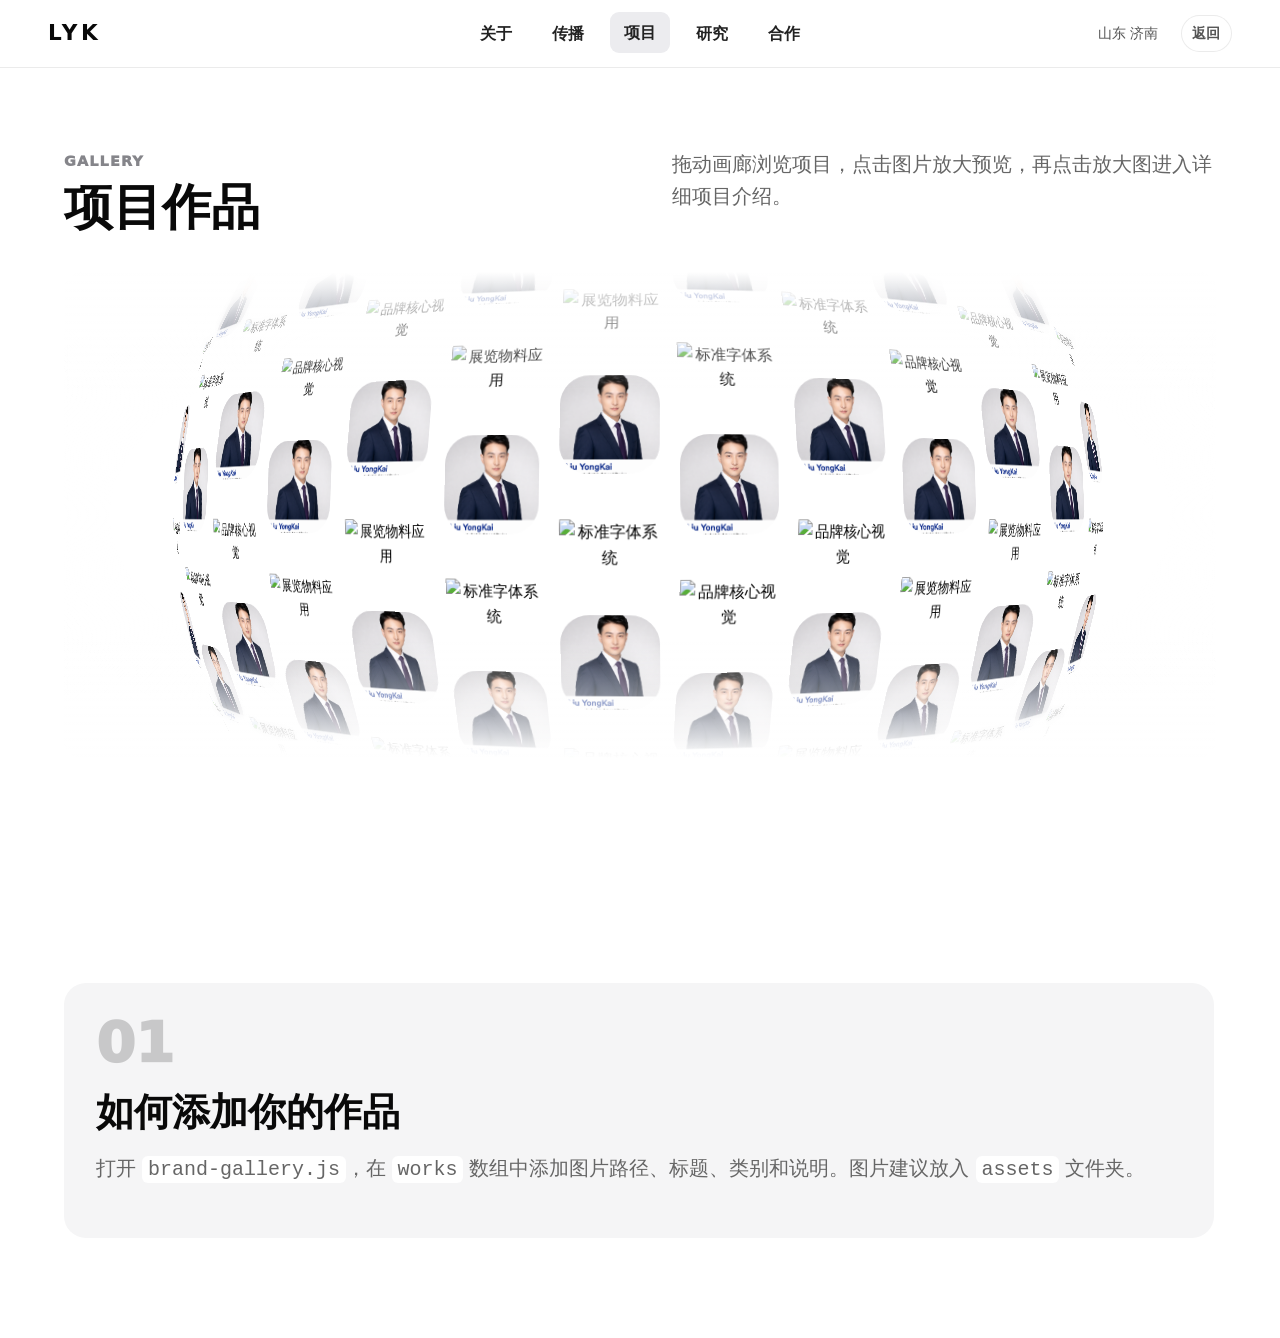
==== brand-identity.html @ c1c1cba3 "Update personal website interactions" ====
<!doctype html>
<html lang="zh-CN">
  <head>
    <meta charset="UTF-8" />
    <meta name="viewport" content="width=device-width, initial-scale=1.0" />
    <title>文化机构视觉识别 | Liu YongKai</title>
    <meta
      name="description"
      content="Liu YongKai 的文化机构视觉识别项目页面，展示品牌识别、字体色彩、视觉系统与项目作品。"
    />
    <link rel="stylesheet" href="styles.css" />
    <link rel="stylesheet" href="brand-identity.css" />
  </head>
  <body class="project-detail-page brand-identity-page">
    <header class="site-header">
      <a class="brand" href="index.html#home" aria-label="回到首页">LYK</a>
      <nav class="nav-links" aria-label="主要导航">
        <a href="index.html#about">关于</a>
        <a href="index.html#culture">传播</a>
        <a class="active" href="index.html#design">项目</a>
        <a href="index.html#research">研究</a>
        <a href="index.html#contact">合作</a>
      </nav>
      <div class="header-meta">
        <span>山东 济南</span>
        <a class="language-button detail-home-link" href="index.html#design">返回</a>
      </div>
    </header>

    <main>
      <section class="dome-section" aria-labelledby="gallery-title">
        <div class="gallery-heading">
          <div>
            <span class="detail-kicker">Gallery</span>
            <h2 id="gallery-title">项目作品</h2>
          </div>
          <p>拖动画廊浏览项目，点击图片放大预览，再点击放大图进入详细项目介绍。</p>
        </div>

        <div class="dome-shell">
          <div class="dome-gallery" id="dome-gallery" aria-label="文化机构视觉识别项目画廊">
            <div class="sphere-root" id="sphere-root">
              <div class="sphere-main" id="sphere-main">
                <div class="stage">
                  <div class="sphere" id="dome-sphere"></div>
                </div>
                <div class="overlay" aria-hidden="true"></div>
                <div class="overlay overlay--blur" aria-hidden="true"></div>
                <div class="edge-fade edge-fade--top" aria-hidden="true"></div>
                <div class="edge-fade edge-fade--bottom" aria-hidden="true"></div>
                <div class="viewer" id="gallery-viewer">
                  <div class="scrim" id="gallery-scrim"></div>
                  <div class="frame" id="gallery-frame"></div>
                </div>
              </div>
            </div>
          </div>
        </div>
      </section>

      <section class="project-notes">
        <article>
          <span>01</span>
          <h2>如何添加你的作品</h2>
          <p>
            打开 <code>brand-gallery.js</code>，在 <code>works</code> 数组中添加图片路径、标题、类别和说明。图片建议放入
            <code>assets</code> 文件夹。
          </p>
        </article>
      </section>
    </main>

    <script src="brand-gallery.js"></script>
  </body>
</html>
---- styles.css ----
:root {
  --bg: #f7f7f8;
  --paper: #ffffff;
  --text: #090909;
  --muted: #77777d;
  --soft: #eeeeef;
  --line: rgba(0, 0, 0, 0.08);
  --hot: #ff2e67;
  --shadow: 0 24px 80px rgba(0, 0, 0, 0.06);
}

* {
  box-sizing: border-box;
}

html {
  scroll-behavior: smooth;
}

body {
  margin: 0;
  background: var(--bg);
  color: var(--text);
  font-family:
    Inter, ui-sans-serif, system-ui, -apple-system, BlinkMacSystemFont, "Segoe UI",
    "PingFang SC", "Microsoft YaHei", sans-serif;
  line-height: 1.6;
  overflow-x: hidden;
}

a {
  color: inherit;
  text-decoration: none;
}

button,
input,
textarea {
  font: inherit;
}

.scroll-progress {
  position: fixed;
  top: 0;
  left: 0;
  z-index: 80;
  width: var(--scroll, 0%);
  height: 2px;
  background: #111;
}

.cursor-ring {
  position: fixed;
  z-index: 90;
  width: 28px;
  height: 28px;
  border: 1px solid rgba(0, 0, 0, 0.18);
  border-radius: 999px;
  pointer-events: none;
  transform: translate(-50%, -50%);
  transition:
    width 0.18s ease,
    height 0.18s ease,
    background 0.18s ease;
}

.cursor-ring.is-active {
  width: 54px;
  height: 54px;
  background: rgba(0, 0, 0, 0.035);
}

.site-header {
  position: fixed;
  top: 0;
  left: 0;
  right: 0;
  z-index: 70;
  display: grid;
  grid-template-columns: 1fr auto 1fr;
  align-items: center;
  height: 68px;
  padding: 0 clamp(1.2rem, 4vw, 3rem);
  border-bottom: 1px solid var(--line);
  background: rgba(255, 255, 255, 0.78);
  backdrop-filter: blur(18px);
}

.brand {
  font-size: 1.35rem;
  font-weight: 900;
  letter-spacing: 0.16em;
}

.nav-links {
  display: flex;
  gap: 0.8rem;
  align-items: center;
  justify-content: center;
}

.nav-links a {
  min-width: 3.2rem;
  padding: 0.5rem 0.85rem;
  border-radius: 9px;
  color: #222;
  font-weight: 800;
  text-align: center;
  transition:
    background 0.2s ease,
    transform 0.2s ease;
}

.nav-links a:hover,
.nav-links a.active {
  background: #ececef;
  transform: translateY(-1px);
}

.header-meta {
  display: flex;
  align-items: center;
  justify-content: flex-end;
  gap: 1.4rem;
  color: #555;
  font-size: 0.9rem;
}

.language-button {
  width: 3.2rem;
  height: 2.35rem;
  border: 1px solid var(--line);
  border-radius: 999px;
  background: #fff;
  font-weight: 800;
  cursor: pointer;
}

.section {
  position: relative;
  padding: clamp(5rem, 9vw, 9rem) clamp(1.25rem, 5vw, 4rem);
}

.dotted-bg {
  background-image: radial-gradient(rgba(0, 0, 0, 0.18) 1.2px, transparent 1.2px);
  background-size: 42px 42px;
}

.stripe-bg {
  background:
    repeating-linear-gradient(45deg, transparent 0 14px, rgba(0, 0, 0, 0.026) 14px 16px),
    #fbfbfc;
}

.hero {
  min-height: 100svh;
  display: grid;
  place-items: center;
  padding-top: 7rem;
  overflow: hidden;
}

.hero::before,
.hero::after,
.contact-section::before,
.contact-section::after {
  position: absolute;
  content: "";
  border: 2px solid rgba(0, 0, 0, 0.045);
  border-radius: 999px;
  pointer-events: none;
}

.hero::before {
  width: 70px;
  height: 70px;
  top: 16%;
  left: 10%;
}

.hero::after {
  width: 28px;
  height: 28px;
  right: 17%;
  bottom: 23%;
}

.hero-content {
  position: relative;
  z-index: 2;
  text-align: center;
}

.hero h1 {
  margin: 0;
  font-size: clamp(4rem, 10vw, 9.4rem);
  line-height: 0.95;
  letter-spacing: 0;
  white-space: nowrap;
}

.hero h1 span {
  display: inline-block;
  font-weight: 1000;
  transform: rotate(-2deg);
}

.hero h1 em {
  display: inline-block;
  margin-left: 0.2em;
  font-family: Georgia, "Times New Roman", serif;
  font-style: italic;
  font-weight: 400;
}

.hero p {
  margin: 1.2rem 0 0;
  color: var(--muted);
  font-size: clamp(1rem, 1.7vw, 1.35rem);
}

.hero-orb {
  position: absolute;
  left: 6vw;
  top: 38%;
  z-index: 3;
  display: grid;
  width: clamp(10rem, 18vw, 18rem);
  aspect-ratio: 1;
  place-items: center;
  border: 0;
  border-radius: 999px;
  background: #000;
  color: #fff;
  cursor: grab;
  font-size: clamp(1rem, 3.3vw, 3.8rem);
  font-weight: 1000;
  transition:
    transform 0.28s ease,
    left 0.28s ease,
    top 0.28s ease;
}

.hero-orb.is-centered {
  left: 50%;
  top: 48%;
  transform: translate(-50%, -50%);
}

.scroll-hint {
  position: absolute;
  left: 50%;
  bottom: 2.4rem;
  transform: translateX(-50%);
  color: #a3a3a8;
  font-size: 0.9rem;
}

.section-title {
  width: min(100%, 1180px);
  margin: 0 auto clamp(2rem, 5vw, 4rem);
}

.section-title h2 {
  margin: 0;
  font-size: clamp(2.4rem, 5vw, 4.4rem);
  line-height: 1;
  font-weight: 1000;
}

.section-title i {
  display: block;
  width: 4.1rem;
  height: 3px;
  margin-top: 1rem;
  background: #111;
}

.about-section {
  background: #fff;
}

.about-layout,
.skill-stack,
.project-list,
.research-shell,
.contact-lead,
.cooperation-grid,
.contact-form {
  width: min(100%, 1180px);
  margin-inline: auto;
}

.about-layout {
  display: grid;
  grid-template-columns: minmax(0, 1fr) 18rem;
  gap: clamp(1.5rem, 5vw, 4rem);
  align-items: end;
}

.about-copy p {
  max-width: 760px;
  margin: 0 0 2rem;
  color: #555;
  font-size: clamp(1.2rem, 2.4vw, 2rem);
}

.profile-list {
  display: grid;
  gap: 1rem;
  margin: 0;
  padding: 0;
  list-style: none;
}

.profile-list li {
  color: #222;
}

.identity-card {
  overflow: hidden;
  border-radius: 24px;
  background: #f1f1f3;
  box-shadow: var(--shadow);
}

.identity-card img {
  display: block;
  width: 100%;
  height: 17.2rem;
  object-fit: cover;
  object-position: center 4%;
}

.identity-card div {
  padding: 1rem;
}

.identity-card span {
  font-weight: 900;
}

.identity-card p {
  margin: 0.2rem 0 0;
  color: var(--muted);
}

.skill-stack {
  display: grid;
  gap: 2.1rem;
}

.skill-card {
  position: sticky;
  top: 92px;
  padding: clamp(1.4rem, 4vw, 2.2rem);
  border: 1px solid rgba(0, 0, 0, 0.04);
  border-radius: 22px;
  background: rgba(255, 255, 255, 0.92);
  box-shadow: var(--shadow);
}

.skill-card[data-url] {
  cursor: pointer;
  outline: none;
}

.skill-card[data-url]:hover,
.skill-card[data-url]:focus-visible {
  box-shadow: 0 24px 70px rgba(0, 0, 0, 0.1);
}

.skill-card header {
  display: flex;
  gap: 1rem;
  align-items: center;
  padding-bottom: 1.3rem;
  border-bottom: 1px solid var(--line);
}

.skill-card header span,
.coop-card span {
  display: grid;
  width: 3rem;
  aspect-ratio: 1;
  place-items: center;
  border-radius: 10px;
  background: #141414;
  color: #fff;
  font-weight: 900;
}

.skill-card h3,
.project-row h3,
.coop-card h3,
.contact-form h3,
.research-shell h3 {
  margin: 0;
  font-size: clamp(1.35rem, 2.6vw, 2.2rem);
  line-height: 1.1;
}

.skill-card p,
.project-row p,
.coop-card p,
.research-shell p {
  color: var(--muted);
}

.skill-stats {
  display: grid;
  grid-template-columns: repeat(3, 1fr);
  gap: 0.5rem;
  padding: 2.2rem 0 1.4rem;
  text-align: center;
}

.skill-stats strong {
  font-size: clamp(2rem, 5vw, 3.5rem);
  line-height: 1;
}

.skill-stats span {
  color: #666;
  font-size: 0.86rem;
}

.skill-more {
  border: 0;
  border-radius: 999px;
  background: #111;
  color: #fff;
  padding: 0.65rem 1rem;
  cursor: pointer;
}

.skill-detail {
  max-height: 0;
  overflow: hidden;
  margin: 0;
  opacity: 0;
  transition:
    max-height 0.28s ease,
    margin 0.28s ease,
    opacity 0.2s ease;
}

.skill-card.is-open .skill-detail {
  max-height: 6rem;
  margin-top: 1rem;
  opacity: 1;
}

.projects-section {
  background: #f3f3f5;
}

.project-list {
  display: grid;
  gap: 2rem;
}

.project-row {
  display: grid;
  grid-template-columns: minmax(0, 1fr) auto;
  gap: 2rem;
  min-height: 15rem;
  padding: clamp(1.4rem, 4vw, 2.3rem);
  border-radius: 24px;
  background: rgba(255, 255, 255, 0.82);
  cursor: pointer;
  outline: none;
  transition:
    transform 0.22s ease,
    box-shadow 0.22s ease,
    background 0.22s ease;
}

.project-row:hover,
.project-row:focus-visible {
  background: #fff;
  box-shadow: var(--shadow);
  transform: translateY(-6px);
}

.project-row strong {
  color: rgba(0, 0, 0, 0.06);
  font-size: clamp(3rem, 7vw, 5rem);
  line-height: 1;
}

.tags {
  display: flex;
  flex-wrap: wrap;
  gap: 0.5rem;
  margin: 0.8rem 0 1.5rem;
}

.tags span {
  padding: 0.35rem 0.7rem;
  border-radius: 999px;
  background: #eeeeef;
  color: #555;
  font-size: 0.85rem;
}

.project-row small {
  color: #999;
}

.research-section {
  background: #fff;
}

.research-shell {
  border-radius: 24px;
  background:
    linear-gradient(135deg, rgba(0, 0, 0, 0.035), transparent 42%),
    #f8f8f9;
  padding: clamp(1.2rem, 4vw, 2rem);
}

.research-tabs {
  display: flex;
  flex-wrap: wrap;
  gap: 0.7rem;
  margin-bottom: 2rem;
}

.research-tabs button {
  border: 0;
  border-radius: 999px;
  background: #e9e9ec;
  padding: 0.65rem 1rem;
  cursor: pointer;
}

.research-tabs button.active {
  background: #111;
  color: #fff;
}

.research-shell article span {
  color: #999;
  font-size: 0.9rem;
  font-weight: 900;
  text-transform: uppercase;
}

.contact-section {
  min-height: 100svh;
  background: #fafafa;
  overflow: hidden;
}

.contact-section::before {
  width: 15rem;
  height: 15rem;
  top: 4rem;
  right: 24%;
}

.contact-section::after {
  width: 8rem;
  height: 8rem;
  left: 7%;
  bottom: 12%;
  border-radius: 0;
  transform: rotate(58deg);
}

.contact-lead {
  max-width: 620px;
  color: #666;
  font-size: 1.2rem;
}

.cooperation-grid {
  display: grid;
  grid-template-columns: repeat(3, minmax(0, 1fr));
  gap: 1.4rem;
  margin-top: 3rem;
}

.coop-card {
  padding: 1.8rem;
  border-radius: 18px;
  background: #fff;
  box-shadow: var(--shadow);
}

.coop-card h3 {
  margin-top: 1.5rem;
}

.coop-card a {
  display: inline-block;
  margin-top: 1rem;
  font-weight: 900;
}

.contact-form {
  margin-top: 3rem;
  padding: clamp(1.4rem, 4vw, 2.2rem);
  border-radius: 22px;
  background: rgba(255, 255, 255, 0.72);
  box-shadow: var(--shadow);
  backdrop-filter: blur(14px);
}

.contact-form input,
.contact-form textarea {
  display: block;
  width: 100%;
  border: 0;
  border-bottom: 2px solid #1f1f1f;
  background: transparent;
  padding: 1.1rem 0;
  outline: none;
}

.contact-form textarea {
  min-height: 7rem;
  resize: vertical;
}

.contact-form button {
  width: 100%;
  margin-top: 1.6rem;
  border: 0;
  border-radius: 999px;
  background: #242224;
  color: #fff;
  padding: 1rem;
  cursor: pointer;
  font-weight: 900;
}

#toast {
  min-height: 1.5rem;
  color: var(--hot);
  text-align: center;
}

.project-dialog {
  width: min(92vw, 720px);
  border: 0;
  border-radius: 24px;
  padding: clamp(1.5rem, 4vw, 2.4rem);
  box-shadow: 0 30px 90px rgba(0, 0, 0, 0.18);
}

.project-dialog::backdrop {
  background: rgba(255, 255, 255, 0.62);
  backdrop-filter: blur(10px);
}

.dialog-close {
  position: absolute;
  top: 1rem;
  right: 1rem;
  display: grid;
  width: 2.4rem;
  aspect-ratio: 1;
  place-items: center;
  border: 0;
  border-radius: 999px;
  background: #111;
  color: #fff;
  cursor: pointer;
}

#dialog-kicker {
  color: #999;
  font-weight: 900;
  text-transform: uppercase;
}

.project-submenu {
  display: none;
  flex-wrap: wrap;
  gap: 0.65rem;
  margin: 1.5rem 0 1rem;
}

.project-dialog.has-submenu .project-submenu {
  display: flex;
}

.project-submenu button {
  border: 0;
  border-radius: 999px;
  background: #eeeeef;
  color: #444;
  padding: 0.55rem 0.85rem;
  cursor: pointer;
  font-weight: 800;
}

.project-submenu button.active {
  background: #111;
  color: #fff;
}

.project-subpanel {
  display: none;
  border-top: 1px solid var(--line);
  padding-top: 1rem;
}

.project-dialog.has-submenu .project-subpanel {
  display: block;
}

.project-subpanel h3 {
  margin: 0 0 0.55rem;
  font-size: clamp(1.15rem, 2vw, 1.55rem);
}

.project-subpanel p {
  margin: 0;
  color: var(--muted);
}

.reveal {
  opacity: 0;
  transform: translateY(34px);
  transition:
    opacity 0.7s ease,
    transform 0.7s ease;
}

.reveal.visible {
  opacity: 1;
  transform: translateY(0);
}

@media (max-width: 900px) {
  .site-header {
    grid-template-columns: auto 1fr;
    height: auto;
    gap: 0.8rem;
    padding-block: 0.8rem;
  }

  .nav-links {
    order: 3;
    grid-column: 1 / -1;
    justify-content: flex-start;
    overflow-x: auto;
  }

  .header-meta {
    justify-content: flex-end;
  }

  .hero h1 {
    white-space: normal;
  }

  .hero-orb {
    left: 50%;
    top: 31%;
    width: 9rem;
  }

  .about-layout,
  .cooperation-grid {
    grid-template-columns: 1fr;
  }

  .identity-card {
    max-width: 16rem;
  }

}

@media (max-width: 620px) {
  .section {
    padding-inline: 1rem;
  }

  .header-meta span {
    display: none;
  }

  .skill-stats {
    grid-template-columns: repeat(3, minmax(0, 1fr));
  }

  .project-row {
    grid-template-columns: 1fr;
  }

  .project-row strong {
    order: -1;
  }

}
---- brand-identity.css ----
.project-detail-page {
  background: #fff;
}

.project-detail-page .site-header {
  background: rgba(255, 255, 255, 0.86);
}

.detail-home-link {
  display: grid;
  place-items: center;
  text-align: center;
}

.gallery-heading,
.dome-shell,
.project-notes {
  width: min(100%, 1280px);
  margin-inline: auto;
}

.detail-kicker {
  color: #85858a;
  font-size: 0.9rem;
  font-weight: 1000;
  letter-spacing: 0.08em;
  text-transform: uppercase;
}

.gallery-heading p,
.project-notes p {
  color: #666;
  font-size: clamp(1rem, 1.8vw, 1.25rem);
}

.dome-section {
  min-height: 100svh;
  padding: clamp(6.5rem, 10vw, 8.5rem) clamp(1.25rem, 5vw, 4rem) clamp(3rem, 6vw, 5rem);
  background: #fff;
}

.brand-identity-page .dome-section {
  min-height: 105svh;
}

.gallery-heading {
  display: grid;
  grid-template-columns: minmax(0, 1fr) minmax(18rem, 34rem);
  gap: 2rem;
  align-items: end;
  margin-bottom: 2.5rem;
}

.gallery-heading h2 {
  margin: 0.6rem 0 0;
  font-size: clamp(2rem, 3.8vw, 4rem);
  line-height: 1;
}

.dome-shell {
  display: block;
  width: min(100%, 1420px);
}

.dome-gallery {
  position: relative;
  height: clamp(23rem, 38vw, 32rem);
  min-height: 0;
  overflow: hidden;
  border: 0;
  border-radius: 18px;
  background: #fff;
}

.dome-gallery.is-dragging {
  cursor: grabbing;
}

.dome-gallery.is-dragging .sphere-main {
  cursor: grabbing;
}

.sphere-root {
  position: relative;
  width: 100%;
  height: 100%;
  --radius: 520px;
  --viewer-pad: 72px;
  --circ: calc(var(--radius) * 3.14);
  --rot-y: calc((360deg / var(--segments-x)) / 2);
  --rot-x: calc((360deg / var(--segments-y)) / 2);
  --item-width: calc(var(--circ) / var(--segments-x));
  --item-height: calc(var(--circ) / var(--segments-y));
}

.sphere-root * {
  box-sizing: border-box;
}

.sphere,
.item,
.item__image {
  transform-style: preserve-3d;
}

.sphere-main {
  position: absolute;
  inset: 0;
  display: grid;
  place-items: center;
  overflow: hidden;
  touch-action: none;
  user-select: none;
  -webkit-user-select: none;
  background: transparent;
  cursor: grab;
}

.stage {
  width: 100%;
  height: 100%;
  display: grid;
  place-items: center;
  perspective: calc(var(--radius) * 2);
  perspective-origin: 50% 50%;
  contain: layout paint size;
}

.sphere {
  transform: translateZ(calc(var(--radius) * -1));
  will-change: transform;
}

.overlay,
.overlay--blur {
  position: absolute;
  inset: 0;
  margin: auto;
  z-index: 3;
  pointer-events: none;
}

.overlay {
  background-image: radial-gradient(rgba(235, 235, 235, 0) 65%, var(--overlay-blur-color, #fff) 100%);
}

.overlay--blur {
  -webkit-mask-image: radial-gradient(rgba(235, 235, 235, 0) 70%, var(--overlay-blur-color, #fff) 90%);
  mask-image: radial-gradient(rgba(235, 235, 235, 0) 70%, var(--overlay-blur-color, #fff) 90%);
  backdrop-filter: blur(3px);
}

.item {
  width: calc(var(--item-width) * var(--item-size-x));
  height: calc(var(--item-height) * var(--item-size-y));
  position: absolute;
  top: -999px;
  bottom: -999px;
  left: -999px;
  right: -999px;
  margin: auto;
  transform-origin: 50% 50%;
  backface-visibility: hidden;
  transition: transform 300ms;
  transform: rotateY(calc(var(--rot-y) * (var(--offset-x) + ((var(--item-size-x) - 1) / 2)) + var(--rot-y-delta, 0deg)))
    rotateX(calc(var(--rot-x) * (var(--offset-y) - ((var(--item-size-y) - 1) / 2)) + var(--rot-x-delta, 0deg)))
    translateZ(var(--radius));
}

.item__image {
  position: absolute;
  display: block;
  inset: 10px;
  border: 0;
  border-radius: var(--tile-radius, 12px);
  background: transparent;
  overflow: hidden;
  backface-visibility: hidden;
  transition: transform 300ms;
  cursor: pointer;
  padding: 0;
  -webkit-tap-highlight-color: transparent;
  touch-action: manipulation;
  pointer-events: auto;
  -webkit-transform: translateZ(0);
  transform: translateZ(0);
}

.item__image:focus {
  outline: none;
}

.item__image img {
  width: 100%;
  height: 100%;
  object-fit: cover;
  pointer-events: none;
  backface-visibility: hidden;
  filter: var(--image-filter, none);
}

.viewer {
  position: absolute;
  inset: 0;
  z-index: 20;
  pointer-events: none;
  display: flex;
  align-items: center;
  justify-content: center;
  padding: var(--viewer-pad);
}

.viewer .frame {
  height: 100%;
  aspect-ratio: 1;
  border-radius: var(--enlarge-radius, 32px);
  display: flex;
}

@media (max-aspect-ratio: 1/1) {
  .viewer .frame {
    height: auto;
    width: 100%;
  }
}

.viewer .scrim {
  position: absolute;
  inset: 0;
  z-index: 10;
  background: rgba(255, 255, 255, 0.42);
  pointer-events: none;
  opacity: 0;
  transition: opacity 500ms ease;
  backdrop-filter: blur(3px);
}

.sphere-root[data-enlarging="true"] .viewer .scrim {
  opacity: 1;
  pointer-events: all;
}

.viewer .enlarge {
  position: absolute;
  z-index: 30;
  border-radius: var(--enlarge-radius, 32px);
  overflow: hidden;
  transition:
    transform 500ms ease,
    opacity 500ms ease;
  transform-origin: top left;
  box-shadow: 0 10px 30px rgba(0, 0, 0, 0.18);
  pointer-events: auto;
  cursor: zoom-in;
}

.viewer .enlarge img {
  width: 100%;
  height: 100%;
  object-fit: cover;
  filter: var(--image-filter, none);
}

.sphere-root .enlarge-closing img {
  width: 100%;
  height: 100%;
  object-fit: cover;
  filter: var(--image-filter, none);
}

.edge-fade {
  position: absolute;
  left: 0;
  right: 0;
  height: 120px;
  z-index: 5;
  pointer-events: none;
  background: linear-gradient(to bottom, transparent, var(--overlay-blur-color, #fff));
}

.edge-fade--top {
  top: 0;
  transform: rotate(180deg);
}

.edge-fade--bottom {
  bottom: 0;
}

.detail-toast {
  position: absolute;
  left: 50%;
  bottom: 1.2rem;
  z-index: 25;
  transform: translateX(-50%);
  border-radius: 999px;
  background: rgba(255, 255, 255, 0.86);
  color: #555;
  padding: 0.55rem 0.9rem;
  font-size: 0.85rem;
  font-weight: 900;
  pointer-events: none;
  box-shadow: var(--shadow);
}

.project-notes {
  display: grid;
  grid-template-columns: 1fr;
  gap: 1.4rem;
  padding: clamp(1.5rem, 3vw, 2.5rem) clamp(1.25rem, 5vw, 4rem) clamp(4rem, 8vw, 7rem);
}

.project-notes article {
  width: min(100%, 1150px);
  padding: clamp(1.4rem, 3vw, 2rem);
  border-radius: 22px;
  background: #f5f5f6;
}

.project-notes span {
  color: rgba(0, 0, 0, 0.18);
  font-size: 3.5rem;
  font-weight: 1000;
  line-height: 1;
}

.project-notes h2 {
  margin: 1.2rem 0 0.8rem;
  font-size: clamp(1.6rem, 3vw, 2.4rem);
  line-height: 1.08;
}

.project-notes code {
  border-radius: 6px;
  background: #fff;
  padding: 0.15rem 0.35rem;
}

.work-detail-shell {
  padding: clamp(7rem, 10vw, 9rem) clamp(1.25rem, 5vw, 4rem) clamp(4rem, 8vw, 7rem);
}

.work-detail-hero,
.work-detail-body {
  width: min(100%, 1180px);
  margin-inline: auto;
}

.work-detail-hero {
  display: grid;
  grid-template-columns: minmax(0, 0.9fr) minmax(20rem, 0.75fr);
  gap: clamp(2rem, 6vw, 5rem);
  align-items: center;
  min-height: 72svh;
}

.work-detail-hero h1 {
  margin: 0.9rem 0 1rem;
  font-size: clamp(3rem, 7vw, 7.2rem);
  line-height: 0.94;
}

.work-detail-hero p,
.work-detail-body p {
  color: #666;
  font-size: clamp(1rem, 1.8vw, 1.2rem);
}

.work-detail-hero img {
  display: block;
  width: 100%;
  max-height: 72svh;
  object-fit: cover;
  border-radius: 28px;
  box-shadow: var(--shadow);
}

.work-detail-body {
  display: grid;
  grid-template-columns: repeat(2, minmax(0, 1fr));
  gap: 1.4rem;
}

.work-detail-body article {
  padding: clamp(1.4rem, 3vw, 2rem);
  border-radius: 22px;
  background: #f6f6f7;
}

.work-detail-body span {
  color: rgba(0, 0, 0, 0.18);
  font-size: 3rem;
  font-weight: 1000;
  line-height: 1;
}

.work-detail-body h2 {
  margin: 1rem 0 0.75rem;
  font-size: clamp(1.5rem, 3vw, 2.2rem);
}

.project-viewer-page {
  background: #fff;
  color: #393939;
}

.project-viewer-page .site-header {
  background: rgba(255, 255, 255, 0.9);
}

.project-viewer-shell {
  display: grid;
  grid-template-columns: minmax(18rem, 27vw) minmax(0, 1fr);
  gap: clamp(2rem, 4vw, 4rem);
  min-height: calc(100svh - 72px);
  padding: clamp(5.5rem, 8vw, 6.2rem) clamp(1.4rem, 2vw, 2rem) clamp(1.4rem, 2vw, 2rem);
}

.project-viewer-copy {
  display: flex;
  flex-direction: column;
  min-height: calc(100svh - clamp(7rem, 10vw, 8.2rem));
  padding: 0.1rem 0.2rem;
}

.project-viewer-copy h1,
.project-viewer-copy h2,
.project-viewer-copy p,
.project-meta {
  font-family:
    "Arial",
    "Helvetica Neue",
    "PingFang SC",
    "Microsoft YaHei",
    sans-serif;
}

.project-viewer-copy h1 {
  margin: 0 0 0.65rem;
  color: #111;
  font-size: clamp(1.65rem, 2.4vw, 2.5rem);
  font-weight: 1000;
  line-height: 1.05;
}

.project-viewer-copy h2 {
  margin: 0 0 1.4rem;
  color: #111;
  font-size: clamp(1.05rem, 1.45vw, 1.35rem);
  font-weight: 900;
  line-height: 1.24;
}

.project-viewer-copy p {
  margin: 0;
  max-width: 26rem;
  color: #222;
  font-size: clamp(0.98rem, 1.22vw, 1.18rem);
  font-weight: 800;
  line-height: 1.42;
  letter-spacing: 0.02em;
}

.project-meta {
  display: grid;
  gap: 0.8rem;
  margin-top: 1.6rem;
  color: #111;
  font-size: clamp(0.98rem, 1.18vw, 1.12rem);
  font-weight: 900;
  letter-spacing: 0.04em;
}

.project-viewer-gallery {
  position: relative;
  min-height: calc(100svh - clamp(7rem, 10vw, 8.2rem));
  overflow: hidden;
  background: #eee;
}

.project-viewer-gallery img {
  display: block;
  width: 100%;
  height: 100%;
  min-height: calc(100svh - clamp(7rem, 10vw, 8.2rem));
  object-fit: cover;
}

.viewer-arrow {
  position: absolute;
  top: 50%;
  z-index: 2;
  width: 3rem;
  height: 4rem;
  border: 0;
  background: transparent;
  color: rgba(255, 255, 255, 0.82);
  cursor: pointer;
  font-size: 4rem;
  font-weight: 200;
  line-height: 1;
  transform: translateY(-50%);
}

.viewer-arrow-prev {
  left: 1.6rem;
}

.viewer-arrow-next {
  right: 1.6rem;
}

.viewer-dots {
  position: absolute;
  left: 50%;
  bottom: 1rem;
  z-index: 3;
  display: flex;
  gap: 0.55rem;
  transform: translateX(-50%);
}

.viewer-dot {
  width: 0.75rem;
  height: 0.75rem;
  border: 0;
  border-radius: 999px;
  background: rgba(255, 255, 255, 0.72);
  cursor: pointer;
  padding: 0;
}

.viewer-dot.active {
  background: #fff;
  transform: scale(1.18);
}

@media (max-width: 900px) {
  .gallery-heading,
  .project-notes,
  .work-detail-hero,
  .work-detail-body {
    grid-template-columns: 1fr;
  }

  .dome-gallery {
    height: clamp(22rem, 68vw, 31rem);
  }
}
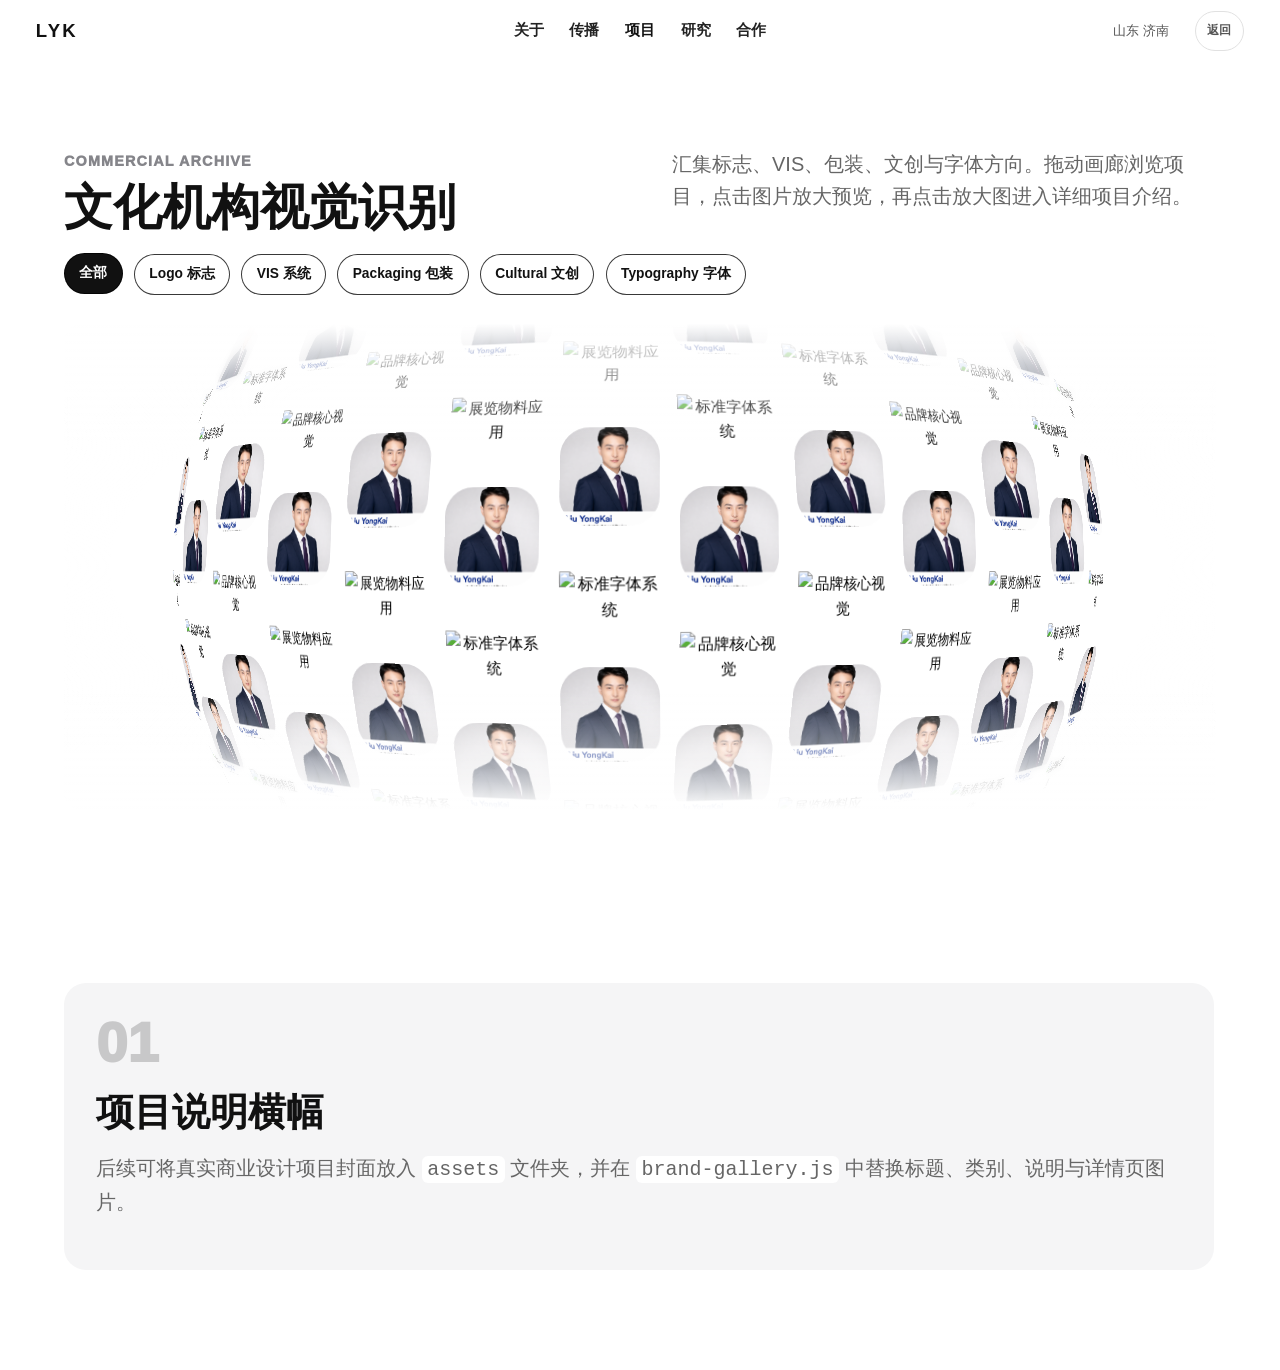
==== commit 2457ff3e: "Publish updated personal website" ====
--- a/brand-identity.html
+++ b/brand-identity.html
@@ -31,10 +31,19 @@
       <section class="dome-section" aria-labelledby="gallery-title">
         <div class="gallery-heading">
           <div>
-            <span class="detail-kicker">Gallery</span>
-            <h2 id="gallery-title">项目作品</h2>
+            <span class="detail-kicker">Commercial Archive</span>
+            <h2 id="gallery-title">文化机构视觉识别</h2>
           </div>
-          <p>拖动画廊浏览项目，点击图片放大预览，再点击放大图进入详细项目介绍。</p>
+          <p>汇集标志、VIS、包装、文创与字体方向。拖动画廊浏览项目，点击图片放大预览，再点击放大图进入详细项目介绍。</p>
+        </div>
+
+        <div class="brand-filter-bar" id="brand-filter-bar" aria-label="商业设计分类">
+          <button class="active" type="button" data-filter="all">全部</button>
+          <button type="button" data-filter="logo">Logo 标志</button>
+          <button type="button" data-filter="vis">VIS 系统</button>
+          <button type="button" data-filter="packaging">Packaging 包装</button>
+          <button type="button" data-filter="cultural">Cultural 文创</button>
+          <button type="button" data-filter="typography">Typography 字体</button>
         </div>
 
         <div class="dome-shell">
@@ -61,10 +70,10 @@
       <section class="project-notes">
         <article>
           <span>01</span>
-          <h2>如何添加你的作品</h2>
+          <h2>项目说明横幅</h2>
           <p>
-            打开 <code>brand-gallery.js</code>，在 <code>works</code> 数组中添加图片路径、标题、类别和说明。图片建议放入
-            <code>assets</code> 文件夹。
+            后续可将真实商业设计项目封面放入 <code>assets</code> 文件夹，并在 <code>brand-gallery.js</code>
+            中替换标题、类别、说明与详情页图片。
           </p>
         </article>
       </section>
--- a/styles.css
+++ b/styles.css
@@ -33,6 +33,11 @@
   text-decoration: none;
 }
 
+:focus-visible {
+  outline: 2px solid #111;
+  outline-offset: 4px;
+}
+
 button,
 input,
 textarea {
@@ -47,6 +52,24 @@
   width: var(--scroll, 0%);
   height: 2px;
   background: #111;
+}
+
+.skip-link {
+  position: fixed;
+  top: 0.7rem;
+  left: 0.8rem;
+  z-index: 100;
+  padding: 0.55rem 0.8rem;
+  border-radius: 999px;
+  background: #111;
+  color: #fff;
+  font-weight: 900;
+  transform: translateY(-180%);
+  transition: transform 0.2s ease;
+}
+
+.skip-link:focus {
+  transform: translateY(0);
 }
 
 .cursor-ring {
@@ -117,6 +140,11 @@
   transform: translateY(-1px);
 }
 
+.nav-links a[aria-current="page"] {
+  background: #111;
+  color: #fff;
+}
+
 .header-meta {
   display: flex;
   align-items: center;
@@ -134,6 +162,16 @@
   background: #fff;
   font-weight: 800;
   cursor: pointer;
+  transition:
+    background 0.2s ease,
+    color 0.2s ease,
+    transform 0.2s ease;
+}
+
+.language-button:hover {
+  background: #111;
+  color: #fff;
+  transform: translateY(-1px);
 }
 
 .section {
@@ -281,8 +319,12 @@
 }
 
 .about-layout,
+.section-intro,
 .skill-stack,
+.related-projects,
+.project-filters,
 .project-list,
+.project-count,
 .research-shell,
 .contact-lead,
 .cooperation-grid,
@@ -291,6 +333,69 @@
   margin-inline: auto;
 }
 
+.section-intro {
+  display: grid;
+  grid-template-columns: minmax(10rem, 0.34fr) minmax(0, 1fr);
+  gap: clamp(1.5rem, 5vw, 5rem);
+  align-items: start;
+  margin-bottom: clamp(2rem, 5vw, 4rem);
+  padding-top: 1.2rem;
+  border-top: 1px solid var(--line);
+}
+
+.section-intro span {
+  color: #8b8b90;
+  font-size: 0.78rem;
+  font-weight: 900;
+  letter-spacing: 0.08em;
+  text-transform: uppercase;
+}
+
+.section-intro p {
+  max-width: 760px;
+  margin: 0;
+  color: #343438;
+  font-size: clamp(1.15rem, 2.1vw, 1.75rem);
+  line-height: 1.55;
+}
+
+.related-projects {
+  display: flex;
+  flex-wrap: wrap;
+  gap: 0.75rem;
+  align-items: center;
+  margin-top: 2.2rem;
+  padding-top: 1.4rem;
+  border-top: 1px solid var(--line);
+}
+
+.related-projects > span {
+  margin-right: auto;
+  color: #77777d;
+  font-size: 0.85rem;
+  font-weight: 900;
+}
+
+.related-projects a {
+  padding: 0.55rem 0.85rem;
+  border: 1px solid rgba(0, 0, 0, 0.12);
+  border-radius: 999px;
+  background: rgba(255, 255, 255, 0.72);
+  font-size: 0.86rem;
+  font-weight: 900;
+  transition:
+    background 0.2s ease,
+    color 0.2s ease,
+    transform 0.2s ease;
+}
+
+.related-projects a:hover,
+.related-projects a:focus-visible {
+  background: #111;
+  color: #fff;
+  transform: translateY(-2px);
+}
+
 .about-layout {
   display: grid;
   grid-template-columns: minmax(0, 1fr) 18rem;
@@ -318,10 +423,15 @@
 }
 
 .identity-card {
+  --image-x: 0px;
+  --image-y: 0px;
   overflow: hidden;
   border-radius: 24px;
   background: #f1f1f3;
   box-shadow: var(--shadow);
+  transition:
+    box-shadow 0.3s ease,
+    transform 0.3s ease;
 }
 
 .identity-card img {
@@ -330,6 +440,17 @@
   height: 17.2rem;
   object-fit: cover;
   object-position: center 4%;
+  transform: scale(1.01) translate3d(var(--image-x), var(--image-y), 0);
+  transition: transform 0.5s cubic-bezier(0.2, 0.7, 0.2, 1);
+}
+
+.identity-card:hover {
+  box-shadow: 0 28px 76px rgba(0, 0, 0, 0.11);
+  transform: translateY(-4px);
+}
+
+.identity-card:hover img {
+  transform: scale(1.065) translate3d(var(--image-x), var(--image-y), 0);
 }
 
 .identity-card div {
@@ -368,6 +489,45 @@
 .skill-card[data-url]:hover,
 .skill-card[data-url]:focus-visible {
   box-shadow: 0 24px 70px rgba(0, 0, 0, 0.1);
+}
+
+.skill-card[data-url]:focus-visible,
+.project-row:focus-visible {
+  outline: 2px solid #111;
+  outline-offset: 5px;
+}
+
+.skill-card[data-url]::after,
+.project-row::after {
+  position: absolute;
+  right: clamp(1.4rem, 3vw, 2.2rem);
+  bottom: clamp(1.25rem, 3vw, 2rem);
+  display: grid;
+  width: 2.25rem;
+  aspect-ratio: 1;
+  place-items: center;
+  border: 1px solid rgba(0, 0, 0, 0.16);
+  border-radius: 999px;
+  background: #fff;
+  content: "↗";
+  font-weight: 900;
+  opacity: 0;
+  transform: translateY(6px);
+  transition:
+    opacity 0.2s ease,
+    transform 0.2s ease;
+}
+
+.project-row:not([data-url])::after {
+  content: "+";
+}
+
+.skill-card[data-url]:hover::after,
+.skill-card[data-url]:focus-visible::after,
+.project-row:hover::after,
+.project-row:focus-visible::after {
+  opacity: 1;
+  transform: translateY(0);
 }
 
 .skill-card header {
@@ -455,12 +615,65 @@
   background: #f3f3f5;
 }
 
+.design-intro {
+  margin-bottom: 2rem;
+}
+
+.project-filters {
+  position: sticky;
+  top: 82px;
+  z-index: 12;
+  display: flex;
+  flex-wrap: wrap;
+  gap: 0.6rem;
+  margin-bottom: 2rem;
+  padding: 0.8rem;
+  border: 1px solid rgba(0, 0, 0, 0.07);
+  border-radius: 16px;
+  background: rgba(243, 243, 245, 0.86);
+  backdrop-filter: blur(16px);
+}
+
+.project-filters button {
+  border: 0;
+  border-radius: 999px;
+  background: #e5e5e8;
+  color: #4f4f54;
+  padding: 0.62rem 0.92rem;
+  cursor: pointer;
+  font-size: 0.86rem;
+  font-weight: 900;
+  transition:
+    background 0.2s ease,
+    color 0.2s ease,
+    transform 0.2s ease;
+}
+
+.project-filters button:hover {
+  transform: translateY(-2px);
+}
+
+.project-filters button.active {
+  background: #111;
+  color: #fff;
+}
+
 .project-list {
   display: grid;
   gap: 2rem;
 }
 
+.project-row[hidden] {
+  display: none;
+}
+
 .project-row {
+  --lift: 0px;
+  --tilt-x: 0deg;
+  --tilt-y: 0deg;
+  --glow-x: 50%;
+  --glow-y: 50%;
+  position: relative;
   display: grid;
   grid-template-columns: minmax(0, 1fr) auto;
   gap: 2rem;
@@ -470,6 +683,10 @@
   background: rgba(255, 255, 255, 0.82);
   cursor: pointer;
   outline: none;
+  overflow: hidden;
+  transform: perspective(1100px) translate3d(0, var(--lift), 0) rotateX(var(--tilt-x)) rotateY(var(--tilt-y));
+  transform-style: preserve-3d;
+  will-change: transform;
   transition:
     transform 0.22s ease,
     box-shadow 0.22s ease,
@@ -478,9 +695,30 @@
 
 .project-row:hover,
 .project-row:focus-visible {
+  --lift: -6px;
   background: #fff;
   box-shadow: var(--shadow);
-  transform: translateY(-6px);
+}
+
+.project-row::before {
+  position: absolute;
+  inset: 0;
+  z-index: 0;
+  background: radial-gradient(18rem circle at var(--glow-x) var(--glow-y), rgba(0, 0, 0, 0.045), transparent 70%);
+  content: "";
+  opacity: 0;
+  pointer-events: none;
+  transition: opacity 0.25s ease;
+}
+
+.project-row:hover::before,
+.project-row.is-tilting::before {
+  opacity: 1;
+}
+
+.project-row > * {
+  position: relative;
+  z-index: 1;
 }
 
 .project-row strong {
@@ -508,6 +746,21 @@
   color: #999;
 }
 
+.project-count {
+  display: flex;
+  gap: 0.45rem;
+  align-items: baseline;
+  justify-content: flex-end;
+  margin-top: 1.5rem;
+  color: #77777d;
+  font-size: 0.9rem;
+}
+
+.project-count strong {
+  color: #111;
+  font-size: 1.35rem;
+}
+
 .research-section {
   background: #fff;
 }
@@ -540,11 +793,109 @@
   color: #fff;
 }
 
+.research-tabs button {
+  transition:
+    background 0.2s ease,
+    color 0.2s ease,
+    transform 0.2s ease;
+}
+
+.research-tabs button:hover {
+  transform: translateY(-2px);
+}
+
 .research-shell article span {
   color: #999;
   font-size: 0.9rem;
   font-weight: 900;
   text-transform: uppercase;
+}
+
+.research-output {
+  margin-top: clamp(2rem, 5vw, 3.5rem);
+  padding-top: 1.25rem;
+  border-top: 1px solid #d9d9dc;
+}
+
+.research-output[hidden],
+.research-project-card[hidden] {
+  display: none;
+}
+
+.research-output-label {
+  margin: 0 0 1rem;
+  color: #77777d;
+  font-size: 0.78rem;
+  font-weight: 900;
+  letter-spacing: 0.12em;
+  text-transform: uppercase;
+}
+
+.research-projects {
+  display: grid;
+  grid-template-columns: repeat(2, minmax(0, 1fr));
+  gap: 1rem;
+}
+
+.research-project-card {
+  --tilt-x: 0deg;
+  --tilt-y: 0deg;
+  position: relative;
+  min-height: 220px;
+  padding: clamp(1.2rem, 3vw, 1.7rem);
+  overflow: hidden;
+  border: 1px solid #dedee2;
+  border-radius: 18px;
+  background: rgba(255, 255, 255, 0.82);
+  cursor: pointer;
+  transform: perspective(900px) rotateX(var(--tilt-x)) rotateY(var(--tilt-y));
+  transition:
+    transform 0.25s ease,
+    border-color 0.25s ease,
+    background 0.25s ease;
+}
+
+.research-project-card::after {
+  content: "↗";
+  position: absolute;
+  top: 1.15rem;
+  right: 1.2rem;
+  color: #aaaab0;
+  font-size: 1.1rem;
+  transition:
+    color 0.2s ease,
+    transform 0.2s ease;
+}
+
+.research-project-card:not([data-url])::after {
+  content: "+";
+}
+
+.research-project-card:hover,
+.research-project-card:focus-visible {
+  border-color: #111;
+  background: #fff;
+  outline: none;
+}
+
+.research-project-card:hover::after,
+.research-project-card:focus-visible::after {
+  color: #111;
+  transform: translate(2px, -2px);
+}
+
+.research-project-card h4 {
+  max-width: calc(100% - 2rem);
+  margin: 1.4rem 0 0.7rem;
+  font-size: clamp(1.05rem, 2vw, 1.35rem);
+  line-height: 1.28;
+}
+
+.research-project-card p {
+  margin: 0;
+  color: #68686e;
+  font-size: 0.92rem;
+  line-height: 1.75;
 }
 
 .contact-section {
@@ -583,10 +934,24 @@
 }
 
 .coop-card {
+  --lift: 0px;
+  --tilt-x: 0deg;
+  --tilt-y: 0deg;
   padding: 1.8rem;
   border-radius: 18px;
   background: #fff;
   box-shadow: var(--shadow);
+  transform: perspective(900px) translate3d(0, var(--lift), 0) rotateX(var(--tilt-x)) rotateY(var(--tilt-y));
+  transform-style: preserve-3d;
+  will-change: transform;
+  transition:
+    transform 0.22s ease,
+    box-shadow 0.22s ease;
+}
+
+.coop-card:hover {
+  --lift: -5px;
+  box-shadow: 0 24px 70px rgba(0, 0, 0, 0.1);
 }
 
 .coop-card h3 {
@@ -617,6 +982,12 @@
   background: transparent;
   padding: 1.1rem 0;
   outline: none;
+}
+
+.contact-form input:focus,
+.contact-form textarea:focus {
+  border-bottom-color: #000;
+  box-shadow: 0 7px 0 -6px rgba(0, 0, 0, 0.28);
 }
 
 .contact-form textarea {
@@ -634,6 +1005,21 @@
   padding: 1rem;
   cursor: pointer;
   font-weight: 900;
+  transition:
+    transform 0.2s ease,
+    background 0.2s ease;
+}
+
+.contact-form button:hover {
+  background: #000;
+  transform: translateY(-2px);
+}
+
+.language-button:active,
+.skill-more:active,
+.research-tabs button:active,
+.contact-form button:active {
+  transform: translateY(1px) scale(0.98);
 }
 
 #toast {
@@ -764,6 +1150,31 @@
     width: 9rem;
   }
 
+  .skill-card {
+    position: relative;
+    top: auto;
+  }
+
+  .section-intro {
+    grid-template-columns: 1fr;
+    gap: 0.8rem;
+  }
+
+  .project-filters {
+    top: 128px;
+    flex-wrap: nowrap;
+    overflow-x: auto;
+    scrollbar-width: none;
+  }
+
+  .project-filters::-webkit-scrollbar {
+    display: none;
+  }
+
+  .project-filters button {
+    flex: 0 0 auto;
+  }
+
   .about-layout,
   .cooperation-grid {
     grid-template-columns: 1fr;
@@ -784,10 +1195,52 @@
     display: none;
   }
 
+  .site-header {
+    gap: 0.5rem;
+  }
+
+  .nav-links {
+    gap: 0.35rem;
+    padding-bottom: 0.1rem;
+    scrollbar-width: none;
+  }
+
+  .nav-links::-webkit-scrollbar {
+    display: none;
+  }
+
+  .nav-links a {
+    min-width: auto;
+    padding: 0.45rem 0.72rem;
+    font-size: 0.88rem;
+  }
+
   .skill-stats {
     grid-template-columns: repeat(3, minmax(0, 1fr));
   }
 
+  .skill-stats strong {
+    font-size: clamp(1.25rem, 7vw, 2rem);
+  }
+
+  .related-projects {
+    align-items: stretch;
+  }
+
+  .related-projects > span {
+    width: 100%;
+  }
+
+  .related-projects a {
+    flex: 1 1 100%;
+    text-align: center;
+  }
+
+  .project-filters {
+    margin-inline: -0.2rem;
+    padding: 0.65rem;
+  }
+
   .project-row {
     grid-template-columns: 1fr;
   }
@@ -796,4 +1249,2185 @@
     order: -1;
   }
 
-}
+  .research-projects {
+    grid-template-columns: 1fr;
+  }
+
+  .research-project-card {
+    min-height: 0;
+  }
+
+}
+
+@media (hover: none), (pointer: coarse) {
+  .cursor-ring {
+    display: none;
+  }
+
+  .hero-orb {
+    cursor: pointer;
+  }
+
+  .skill-card[data-url]::after,
+  .project-row::after,
+  .research-project-card::after {
+    opacity: 1;
+    transform: none;
+  }
+
+  .identity-card:hover,
+  .coop-card:hover,
+  .project-row:hover,
+  .research-project-card:hover {
+    --lift: 0px;
+    transform: none;
+  }
+
+  .identity-card:hover img {
+    transform: scale(1.01);
+  }
+}
+
+@media (prefers-reduced-motion: reduce) {
+  html {
+    scroll-behavior: auto;
+  }
+
+  *,
+  *::before,
+  *::after {
+    animation-duration: 0.01ms !important;
+    animation-iteration-count: 1 !important;
+    scroll-behavior: auto !important;
+    transition-duration: 0.01ms !important;
+  }
+
+  .reveal {
+    opacity: 1;
+    transform: none;
+  }
+}
+
+/* Institutional editorial sections after About */
+.culture-topics-section,
+.editorial-carousel-section {
+  background: #fff;
+}
+
+.institutional-heading {
+  display: grid;
+  grid-template-columns: minmax(0, 1.25fr) minmax(280px, 0.75fr);
+  gap: clamp(2rem, 6vw, 7rem);
+  align-items: end;
+  max-width: 1440px;
+  margin: 0 auto clamp(3rem, 7vw, 6.5rem);
+  padding-top: 1.25rem;
+  border-top: 2px solid #111;
+}
+
+.institutional-heading span,
+.collab-callout > span {
+  display: block;
+  margin-bottom: 1.5rem;
+  color: #747479;
+  font-size: 0.72rem;
+  font-weight: 900;
+  letter-spacing: 0.18em;
+}
+
+.institutional-heading h2 {
+  margin: 0;
+  font-size: clamp(3.2rem, 7.8vw, 8.8rem);
+  font-weight: 800;
+  letter-spacing: -0.075em;
+  line-height: 0.88;
+}
+
+.institutional-heading p {
+  max-width: 37rem;
+  margin: 0;
+  font-size: clamp(1rem, 1.45vw, 1.35rem);
+  line-height: 1.8;
+}
+
+.topics-title {
+  margin: 0 0 clamp(3rem, 6vw, 6rem);
+}
+
+.topics-title span {
+  display: block;
+  margin-bottom: 1.1rem;
+  color: #747479;
+  font-size: 0.72rem;
+  font-weight: 900;
+  letter-spacing: 0.18em;
+}
+
+.topics-title h2 {
+  margin: 0;
+  font-size: clamp(3.3rem, 7.5vw, 7.6rem);
+  font-weight: 500;
+  letter-spacing: -0.06em;
+  line-height: 0.9;
+}
+
+.topics-grid {
+  display: grid;
+  grid-template-columns: minmax(0, 1.1fr) minmax(0, 1.15fr) minmax(230px, 0.75fr);
+  gap: 0;
+  border: 1px solid #d5d5d5;
+  margin: 0 auto;
+}
+
+.topic-card {
+  display: block;
+  min-width: 0;
+  color: inherit;
+  text-decoration: none;
+}
+
+.topic-card figure {
+  margin: 0;
+  overflow: hidden;
+  background: #ececea;
+}
+
+.topic-feature {
+  display: grid;
+  grid-template-rows: minmax(310px, 1fr) minmax(150px, 0.39fr);
+  min-height: clamp(520px, 49vw, 760px);
+  background: #5caad7;
+}
+
+.topic-feature figure {
+  min-height: 0;
+}
+
+.topic-feature img {
+  object-position: center;
+}
+
+.topic-card img {
+  width: 100%;
+  height: 100%;
+  object-fit: cover;
+  filter: grayscale(1);
+  transform: scale(1.01);
+  transition:
+    filter 0.55s ease,
+    transform 0.8s cubic-bezier(0.2, 0.7, 0, 1);
+}
+
+.topic-card:hover img,
+.topic-card:focus-visible img {
+  filter: grayscale(0);
+  transform: scale(1.045);
+}
+
+.topic-meta {
+  display: flex;
+  align-items: flex-end;
+  min-height: 0;
+  padding: clamp(1.3rem, 2vw, 2.4rem);
+}
+
+.topic-meta time {
+  color: currentColor;
+  font-size: 0.7rem;
+  font-weight: 900;
+  letter-spacing: 0.13em;
+}
+
+.topic-feature .topic-meta {
+  color: #fff;
+}
+
+.topic-column {
+  display: grid;
+  grid-template-rows: 1fr 1fr;
+  min-height: clamp(520px, 49vw, 760px);
+  border-left: 1px solid #d5d5d5;
+}
+
+.topic-horizontal {
+  display: grid;
+  grid-template-columns: minmax(0, 1.15fr) minmax(150px, 0.85fr);
+  min-height: 0;
+}
+
+.topic-horizontal + .topic-horizontal {
+  border-top: 1px solid #d5d5d5;
+}
+
+.topic-horizontal figure {
+  min-height: 0;
+}
+
+.topic-horizontal .topic-meta {
+  align-items: flex-end;
+  border-left: 1px solid #d5d5d5;
+}
+
+.topic-horizontal-reverse {
+  grid-template-columns: minmax(150px, 0.85fr) minmax(0, 1.15fr);
+}
+
+.topic-horizontal-reverse .topic-meta {
+  border-right: 1px solid #d5d5d5;
+  border-left: 0;
+}
+
+.topic-aside {
+  display: grid;
+  grid-template-rows: minmax(300px, 0.95fr) minmax(170px, 0.55fr);
+  min-height: clamp(520px, 49vw, 760px);
+  border-left: 1px solid #d5d5d5;
+}
+
+.topic-aside figure {
+  margin: clamp(1.1rem, 2vw, 2.2rem) clamp(1.1rem, 2vw, 2.2rem) 0;
+}
+
+.topic-aside .topic-meta {
+  padding-top: 1.4rem;
+}
+
+.topic-card:focus-visible {
+  position: relative;
+  z-index: 1;
+  outline: 3px solid #111;
+  outline-offset: -3px;
+}
+
+.topic-card:hover .topic-meta,
+.topic-card:focus-visible .topic-meta {
+  background: #111;
+  color: #fff;
+}
+
+.design-service-section {
+  background: #fff;
+  color: #111;
+  overflow: hidden;
+}
+
+.service-heading {
+  display: flex;
+  align-items: center;
+  justify-content: space-between;
+  gap: 2rem;
+  margin-bottom: clamp(2rem, 4vw, 3.8rem);
+  padding-top: 0;
+  border-top: 0;
+}
+
+.service-heading > div {
+  display: flex;
+  align-items: baseline;
+  gap: 1.15rem;
+}
+
+.service-heading span {
+  display: none;
+}
+
+.service-heading h2 {
+  font-size: clamp(2rem, 3.2vw, 3.5rem);
+  font-weight: 700;
+  letter-spacing: -0.055em;
+  line-height: 1;
+}
+
+.section-index-link {
+  color: #444;
+  font-size: 0.72rem;
+  font-weight: 800;
+  letter-spacing: 0.08em;
+  text-decoration: none;
+}
+
+.section-index-link:hover,
+.section-index-link:focus-visible {
+  color: #111;
+  text-decoration: underline;
+}
+
+.media-carousel {
+  --carousel-index: 0;
+  max-width: 1600px;
+  margin: 0 auto;
+}
+
+.carousel-viewport {
+  overflow: hidden;
+  touch-action: pan-y;
+}
+
+.carousel-track {
+  display: flex;
+  gap: clamp(0.5rem, 1vw, 0.95rem);
+  align-items: stretch;
+  transition: transform 0.85s cubic-bezier(0.16, 1, 0.3, 1);
+  will-change: transform;
+}
+
+.carousel-slide {
+  position: relative;
+  flex: 0 0 min(78vw, 1180px);
+  min-height: clamp(430px, 58vw, 720px);
+  overflow: hidden;
+  background: #242424;
+  opacity: 0.38;
+  transform: scale(0.975);
+  transition:
+    opacity 0.55s ease,
+    transform 0.85s cubic-bezier(0.16, 1, 0.3, 1);
+}
+
+.design-service-section .media-carousel {
+  max-width: none;
+}
+
+.design-service-section .carousel-viewport {
+  margin-inline: calc(clamp(1.25rem, 5vw, 4rem) * -1);
+}
+
+.design-service-section .carousel-track {
+  padding-inline: calc((100vw - 896px) / 2);
+}
+
+.design-service-section .carousel-slide {
+  flex: 0 0 896px;
+  width: 896px;
+  min-height: 560px;
+  height: 560px;
+  background: #e9e9e9;
+  opacity: 1;
+  transform: none;
+}
+
+.design-service-section .carousel-slide.is-active {
+  opacity: 1;
+}
+
+.design-service-section .carousel-slide img {
+  min-height: 560px;
+}
+
+.design-service-section .carousel-slide > div {
+  padding: 2.2rem 2.35rem;
+}
+
+.design-service-section .carousel-slide h3 {
+  font-size: clamp(1.7rem, 3.1vw, 3.25rem);
+}
+
+.design-service-section .carousel-controls {
+  max-width: 896px;
+  margin: 1.25rem auto 0;
+  padding-top: 0;
+  border-top: 0;
+}
+
+.service-carousel-controls {
+  grid-template-columns: auto 1fr auto;
+}
+
+.service-carousel-controls .carousel-arrow {
+  width: 2rem;
+  min-height: 2rem;
+  padding: 0;
+  border: 1px solid #d3d3d3;
+  border-radius: 50%;
+  color: #3e3e3e;
+  font-size: 0.9rem;
+  line-height: 1;
+}
+
+.service-carousel-controls .carousel-arrow:hover,
+.service-carousel-controls .carousel-arrow:focus-visible {
+  border-color: #62aedd;
+  background: #62aedd;
+  color: #fff;
+}
+
+.carousel-slide.is-active {
+  opacity: 1;
+  transform: scale(1);
+}
+
+.carousel-slide img {
+  width: 100%;
+  height: 100%;
+  min-height: inherit;
+  object-fit: cover;
+  transition: transform 1.1s cubic-bezier(0.16, 1, 0.3, 1);
+}
+
+.carousel-slide:hover img {
+  transform: scale(1.025);
+}
+
+.carousel-slide > div {
+  position: absolute;
+  inset: auto 0 0;
+  padding: clamp(1.3rem, 3vw, 3rem);
+  background: linear-gradient(transparent, rgba(0, 0, 0, 0.86));
+  color: #fff;
+}
+
+.carousel-slide span {
+  font-size: 0.7rem;
+  font-weight: 900;
+  letter-spacing: 0.15em;
+}
+
+.carousel-slide h3 {
+  max-width: 55rem;
+  margin: 0.7rem 0 0.4rem;
+  font-size: clamp(2rem, 4.7vw, 5.3rem);
+  letter-spacing: -0.055em;
+  line-height: 1;
+}
+
+.carousel-slide p {
+  max-width: 44rem;
+  margin: 0;
+  color: rgba(255, 255, 255, 0.78);
+}
+
+.carousel-controls {
+  display: grid;
+  grid-template-columns: auto 1fr auto auto;
+  gap: 0.75rem;
+  align-items: center;
+  margin-top: 1.25rem;
+  padding-top: 1rem;
+  border-top: 1px solid currentColor;
+}
+
+.carousel-controls button {
+  border: 0;
+  background: transparent;
+  color: inherit;
+  font-size: 0.72rem;
+  font-weight: 900;
+  letter-spacing: 0.12em;
+  cursor: pointer;
+}
+
+.carousel-arrow,
+.carousel-toggle {
+  min-height: 42px;
+  padding: 0.55rem 0.8rem;
+}
+
+.carousel-controls button:hover,
+.carousel-controls button:focus-visible {
+  background: currentColor;
+  color: #fff;
+  outline: 1px solid currentColor;
+}
+
+.carousel-dots {
+  display: flex;
+  gap: 0.5rem;
+  justify-content: center;
+}
+
+.carousel-dots button {
+  width: 9px;
+  min-height: 9px;
+  padding: 0;
+  border: 1px solid currentColor;
+  border-radius: 999px;
+}
+
+.carousel-dots button.is-active {
+  background: currentColor;
+}
+
+.research-carousel-section {
+  background: #fff;
+  overflow: hidden;
+}
+
+.research-heading {
+  display: flex;
+  align-items: center;
+  justify-content: space-between;
+  gap: 2rem;
+  margin-bottom: clamp(2rem, 4vw, 3.8rem);
+  padding-top: 0;
+  border-top: 0;
+}
+
+.research-heading > div {
+  display: flex;
+  align-items: baseline;
+}
+
+.research-heading span,
+.research-heading > p {
+  display: none;
+}
+
+.research-heading h2 {
+  font-size: clamp(2rem, 3.2vw, 3.5rem);
+  font-weight: 700;
+  letter-spacing: -0.055em;
+  line-height: 1;
+}
+
+.research-carousel {
+  max-width: none;
+}
+
+.research-carousel .carousel-viewport {
+  margin-inline: calc(clamp(1.25rem, 5vw, 4rem) * -1);
+}
+
+.research-carousel .carousel-track {
+  gap: clamp(0.75rem, 1.4vw, 1.6rem);
+  padding-inline: clamp(1.25rem, 5vw, 4rem);
+}
+
+.research-carousel .carousel-slide {
+  flex: 0 0 clamp(230px, 22vw, 370px);
+  min-height: 0;
+  background: #fff;
+  opacity: 1;
+  transform: none;
+}
+
+.research-carousel .carousel-slide img {
+  min-height: 0;
+  height: clamp(160px, 16vw, 255px);
+  filter: saturate(0.82) contrast(1.03);
+}
+
+.research-carousel .carousel-slide > div {
+  position: static;
+  min-height: 158px;
+  padding: 1.05rem 0 0;
+  background: transparent;
+  color: #111;
+}
+
+.research-carousel .carousel-slide span {
+  color: #777;
+  font-size: 0.62rem;
+  font-weight: 700;
+  letter-spacing: 0.08em;
+}
+
+.research-carousel .carousel-slide h3 {
+  margin: 0.45rem 0 0.55rem;
+  color: #111;
+  font-size: clamp(1rem, 1.25vw, 1.35rem);
+  letter-spacing: -0.03em;
+  line-height: 1.25;
+}
+
+.research-carousel .carousel-slide p {
+  color: #747474;
+  font-size: 0.76rem;
+  line-height: 1.55;
+}
+
+.research-carousel .carousel-controls {
+  max-width: none;
+  margin: 1rem 0 0;
+  padding-inline: clamp(1.25rem, 5vw, 4rem);
+  border-top: 0;
+}
+
+.research-carousel-controls {
+  grid-template-columns: 1fr auto auto auto;
+  justify-items: end;
+}
+
+.research-carousel-controls .carousel-dots {
+  grid-column: 2;
+}
+
+.research-carousel-controls .carousel-prev,
+.research-carousel-controls .carousel-next {
+  display: grid;
+  width: 1.8rem;
+  min-height: 1.8rem;
+  padding: 0;
+  border: 0;
+  color: #555;
+  place-items: center;
+}
+
+.research-carousel-controls .carousel-prev {
+  grid-column: 3;
+}
+
+.research-carousel-controls .carousel-next {
+  grid-column: 4;
+}
+
+.collab-section {
+  border-top: 1px solid #e2e2e2;
+  background: #fff;
+  color: #111;
+}
+
+.site-footer {
+  display: grid;
+  grid-template-columns: auto 1fr auto;
+  gap: clamp(2rem, 5vw, 6rem);
+  align-items: center;
+  min-height: 120px;
+  padding: 1.65rem clamp(1.25rem, 5vw, 4rem);
+  background: #fff;
+  color: #111;
+}
+
+.footer-brand {
+  font-size: 1.65rem;
+  font-weight: 900;
+  letter-spacing: 0.17em;
+}
+
+.social-links {
+  display: flex;
+  flex-wrap: wrap;
+  gap: clamp(1rem, 2.4vw, 2.8rem);
+  align-items: center;
+}
+
+.social-links a,
+.social-links button {
+  padding: 0;
+  border: 0;
+  border-bottom: 1px solid transparent;
+  background: transparent;
+  color: inherit;
+  font-weight: 750;
+  cursor: pointer;
+}
+
+.social-links a:hover,
+.social-links button:hover {
+  border-bottom-color: currentColor;
+}
+
+.site-footer > p {
+  margin: 0;
+  font-size: 0.68rem;
+  white-space: nowrap;
+}
+
+.wechat-note {
+  min-height: 0;
+  margin: 0;
+  padding: 0 clamp(1.25rem, 5vw, 4rem);
+  background: #fff;
+  color: #666;
+  font-size: 0.78rem;
+  text-align: center;
+}
+
+@media (max-width: 800px) {
+  .institutional-heading {
+    grid-template-columns: 1fr;
+  }
+
+  .institutional-heading {
+    gap: 2rem;
+    margin-bottom: 3.5rem;
+  }
+
+  .service-heading {
+    display: flex;
+    align-items: center;
+    gap: 1rem;
+    margin-bottom: 2rem;
+  }
+
+  .research-heading {
+    display: flex;
+    align-items: center;
+    gap: 1rem;
+    margin-bottom: 2rem;
+  }
+
+  .research-heading h2 {
+    font-size: 2rem;
+  }
+
+  .service-heading h2 {
+    font-size: 2rem;
+  }
+
+  .section-index-link {
+    font-size: 0.62rem;
+    letter-spacing: 0.04em;
+    white-space: nowrap;
+  }
+
+  .institutional-heading h2 {
+    font-size: clamp(3rem, 16vw, 5.5rem);
+  }
+
+  .topics-grid {
+    grid-template-columns: 1fr;
+  }
+
+  .topic-feature,
+  .topic-column,
+  .topic-aside {
+    min-height: 480px;
+    border-left: 0;
+  }
+
+  .topic-column {
+    border-top: 1px solid #d5d5d5;
+  }
+
+  .topic-aside {
+    border-top: 1px solid #d5d5d5;
+  }
+
+  .topic-aside figure {
+    margin: 1.1rem 1.1rem 0;
+  }
+
+  .carousel-slide {
+    flex-basis: calc(100vw - 3.5rem);
+    min-height: 540px;
+  }
+
+  .design-service-section .carousel-viewport {
+    margin-inline: 0;
+  }
+
+  .design-service-section .carousel-track {
+    padding-inline: 0;
+  }
+
+  .design-service-section .carousel-slide {
+    flex-basis: 100%;
+    width: 100%;
+    min-height: 0;
+    height: auto;
+    aspect-ratio: 896 / 560;
+  }
+
+  .design-service-section .carousel-slide img {
+    min-height: 0;
+  }
+
+  .research-carousel .carousel-viewport {
+    margin-inline: 0;
+  }
+
+  .research-carousel .carousel-track {
+    padding-inline: 0;
+  }
+
+  .carousel-slide h3 {
+    font-size: clamp(2.2rem, 10vw, 3.4rem);
+  }
+
+  .carousel-controls {
+    grid-template-columns: auto 1fr auto;
+  }
+
+  .carousel-toggle {
+    display: none;
+  }
+
+  .site-footer {
+    grid-template-columns: 1fr;
+    align-items: start;
+    min-height: 260px;
+  }
+
+  .site-footer > p {
+    white-space: normal;
+  }
+}
+
+/* Artboard 01: unified institutional layout */
+:root {
+  --artboard-frame: min(100% - 10rem, 1560px);
+  --artboard-blue: #62afe0;
+  --artboard-paper: #ffffff;
+  --artboard-gray: #f5f5f5;
+  --artboard-line: #dfdfdf;
+}
+
+body {
+  background: var(--artboard-paper);
+  color: #111;
+  font-family: "Helvetica Neue", "PingFang SC", "Microsoft YaHei", sans-serif;
+}
+
+.site-header {
+  height: 78px;
+  padding-inline: clamp(1.5rem, 3.3vw, 4rem);
+  border-bottom: 0;
+  background: rgba(255, 255, 255, 0.96);
+  backdrop-filter: none;
+}
+
+.brand,
+.footer-brand {
+  font-size: clamp(1rem, 1.45vw, 1.45rem);
+  letter-spacing: 0.12em;
+}
+
+.nav-links {
+  gap: clamp(0.9rem, 2vw, 2.25rem);
+}
+
+.nav-links a {
+  min-width: auto;
+  padding: 0;
+  border-radius: 0;
+  font-size: 0.92rem;
+  font-weight: 700;
+}
+
+.nav-links a:hover,
+.nav-links a.active,
+.nav-links a[aria-current="page"] {
+  background: transparent;
+  color: #111;
+  transform: none;
+}
+
+.header-meta {
+  gap: 1.6rem;
+  font-size: 0.8rem;
+}
+
+.language-button {
+  width: 3.1rem;
+  height: 2.45rem;
+  border-color: #e1e1e1;
+  font-size: 0.78rem;
+}
+
+.section {
+  padding: clamp(5.6rem, 8vw, 9rem) max(1.5rem, calc((100vw - 1560px) / 2));
+}
+
+.hero {
+  min-height: max(890px, 100svh);
+  padding-top: 78px;
+  background-color: #fafafa;
+}
+
+.dotted-bg {
+  background-image: radial-gradient(rgba(0, 0, 0, 0.16) 1px, transparent 1px);
+  background-size: 55px 55px;
+}
+
+.hero::before {
+  width: 92px;
+  height: 92px;
+  top: 8%;
+  left: 10%;
+}
+
+.hero::after {
+  display: none;
+}
+
+.hero-orb {
+  left: max(13vw, calc((100vw - 1560px) / 2 + 10rem));
+  top: 18%;
+  width: clamp(12rem, 18vw, 22rem);
+  height: clamp(12rem, 18vw, 22rem);
+  font-size: clamp(2rem, 3vw, 3.6rem);
+}
+
+.hero-content {
+  width: min(100%, 1460px);
+  margin-top: 14rem;
+}
+
+.hero-content h1 {
+  display: flex;
+  align-items: baseline;
+  justify-content: center;
+  gap: 0.7rem;
+  font-size: clamp(4.4rem, 9vw, 10.5rem);
+  letter-spacing: -0.075em;
+  line-height: 0.85;
+}
+
+.hero-content h1 span {
+  display: inline;
+}
+
+.hero-content h1 em {
+  margin: 0;
+  font-family: Georgia, "Times New Roman", serif;
+  font-size: 1.02em;
+  font-weight: 500;
+}
+
+.hero-content p {
+  margin-top: 1.8rem;
+  color: #777;
+  font-size: clamp(1rem, 1.45vw, 1.5rem);
+}
+
+.scroll-hint {
+  display: none;
+}
+
+.about-section {
+  min-height: 820px;
+  padding-top: clamp(5rem, 7vw, 8rem);
+  background: #fff;
+}
+
+.section-title,
+.about-layout {
+  width: var(--artboard-frame);
+  max-width: none;
+}
+
+.section-title {
+  margin-bottom: clamp(4rem, 7vw, 7rem);
+}
+
+.section-title h2 {
+  font-size: clamp(3.6rem, 5vw, 6.3rem);
+  font-weight: 800;
+  letter-spacing: -0.07em;
+}
+
+.section-title i {
+  width: 5.2rem;
+  height: 3px;
+  margin-top: 1.2rem;
+}
+
+.about-layout {
+  grid-template-columns: minmax(0, 1fr) 330px;
+  gap: clamp(4rem, 15vw, 17rem);
+  align-items: center;
+}
+
+.about-copy > p {
+  max-width: 790px;
+  color: #555;
+  font-size: clamp(1.3rem, 2vw, 2rem);
+  font-weight: 500;
+  line-height: 1.62;
+}
+
+.profile-list {
+  margin-top: 2.6rem;
+  font-size: 0.88rem;
+  line-height: 2.25;
+}
+
+.identity-card {
+  width: 330px;
+  border-radius: 1.6rem;
+  box-shadow: 0 1.8rem 4.5rem rgba(0, 0, 0, 0.08);
+}
+
+.identity-card img {
+  height: 365px;
+}
+
+.identity-card div {
+  padding: 0.85rem 1.2rem 1.15rem;
+}
+
+.culture-topics-section {
+  background: var(--artboard-gray);
+}
+
+.topics-title {
+  width: var(--artboard-frame);
+  margin: 0 auto clamp(2.4rem, 4.2vw, 4rem);
+}
+
+.topics-title h2,
+.service-heading h2,
+.research-heading h2 {
+  font-size: clamp(2.2rem, 3vw, 3.5rem);
+  font-weight: 500;
+  letter-spacing: -0.055em;
+}
+
+.culture-carousel {
+  width: var(--artboard-frame);
+  max-width: none;
+  margin: 0 auto;
+}
+
+.culture-carousel .carousel-viewport {
+  margin: 0;
+}
+
+.culture-carousel .carousel-track {
+  gap: 1.5rem;
+}
+
+.culture-carousel .culture-slide-group {
+  display: grid;
+  grid-template-columns: minmax(0, 0.36fr) minmax(0, 0.42fr) minmax(230px, 0.22fr);
+  flex: 0 0 100%;
+  min-height: 620px;
+  height: 620px;
+  border: 1px solid var(--artboard-line);
+  background: #fff;
+  opacity: 1;
+  transform: none;
+}
+
+.culture-slide-group > a,
+.culture-stories,
+.culture-story-card {
+  min-width: 0;
+}
+
+.culture-slide-group img {
+  min-height: 0;
+}
+
+.culture-feature-card,
+.culture-aside-card,
+.culture-story-card {
+  display: grid;
+  color: #111;
+  text-decoration: none;
+}
+
+.culture-feature-card {
+  grid-template-rows: 0.62fr 0.38fr;
+  background: var(--artboard-blue);
+}
+
+.culture-feature-card > img,
+.culture-aside-card > img,
+.culture-story-card > img {
+  width: 100%;
+  height: 100%;
+  object-fit: cover;
+}
+
+.culture-feature-card > div {
+  padding: 1.75rem 2rem;
+  color: #fff;
+}
+
+.culture-stories {
+  position: static;
+  inset: auto;
+  display: grid;
+  grid-template-rows: 1fr 1fr;
+  padding: 0;
+  border-left: 1px solid var(--artboard-line);
+  background: transparent;
+  color: inherit;
+}
+
+.culture-story-card {
+  grid-template-columns: 0.42fr 0.58fr;
+  min-height: 0;
+}
+
+.culture-story-card + .culture-story-card {
+  border-top: 1px solid var(--artboard-line);
+}
+
+.culture-story-card > div,
+.culture-aside-card > div {
+  padding: 1.55rem;
+}
+
+.culture-story-bottom {
+  grid-template-columns: 0.58fr 0.42fr;
+}
+
+.culture-aside-card {
+  grid-template-rows: 0.49fr 0.51fr;
+  border-left: 1px solid var(--artboard-line);
+}
+
+.culture-feature-card span,
+.culture-story-card span,
+.culture-aside-card span {
+  display: inline-block;
+  color: #555;
+  font-size: 0.66rem;
+  font-weight: 700;
+  letter-spacing: 0.1em;
+}
+
+.culture-feature-card span {
+  padding: 0.25rem 0.65rem;
+  border-radius: 999px;
+  background: rgba(0, 0, 0, 0.16);
+  color: #fff;
+}
+
+.culture-feature-card h3,
+.culture-story-card h3,
+.culture-aside-card h3 {
+  margin: 1.05rem 0 0.8rem;
+  font-size: clamp(1.2rem, 1.7vw, 1.85rem);
+  font-weight: 500;
+  letter-spacing: -0.035em;
+  line-height: 1.26;
+}
+
+.culture-feature-card p,
+.culture-story-card p,
+.culture-aside-card p {
+  margin: 0;
+  color: #555;
+  font-size: 0.82rem;
+  line-height: 1.75;
+}
+
+.culture-feature-card time,
+.culture-story-card time,
+.culture-aside-card time {
+  display: block;
+  margin-top: 1.55rem;
+  color: #777;
+  font-size: 0.68rem;
+  font-weight: 700;
+  letter-spacing: 0.08em;
+}
+
+.culture-feature-card time {
+  color: #fff;
+}
+
+.culture-carousel-controls {
+  grid-template-columns: 1fr auto auto auto;
+  max-width: none;
+  margin-top: 1rem;
+  padding: 0;
+  border: 0;
+}
+
+.culture-carousel-controls .carousel-dots {
+  grid-column: 2;
+}
+
+.culture-carousel-controls .carousel-prev,
+.culture-carousel-controls .carousel-next {
+  display: grid;
+  width: 1.8rem;
+  min-height: 1.8rem;
+  padding: 0;
+  border: 0;
+  color: #555;
+  place-items: center;
+}
+
+.culture-carousel-controls .carousel-prev { grid-column: 3; }
+.culture-carousel-controls .carousel-next { grid-column: 4; }
+
+.design-service-section,
+.research-carousel-section {
+  background: #fff;
+}
+
+.service-heading,
+.research-heading {
+  width: var(--artboard-frame);
+  max-width: none;
+  margin-inline: auto;
+}
+
+.section-index-link {
+  color: #111;
+  font-size: 0.72rem;
+}
+
+.design-service-section .media-carousel,
+.research-carousel {
+  width: 100%;
+}
+
+.design-service-section .carousel-viewport,
+.research-carousel .carousel-viewport {
+  margin-inline: 0;
+}
+
+.design-service-section .carousel-track {
+  gap: 1.5rem;
+  padding-inline: max(1.5rem, calc((100vw - 1560px) / 2));
+}
+
+.design-service-section .carousel-slide {
+  flex: 0 0 896px;
+  width: 896px;
+  height: 560px;
+  min-height: 560px;
+  border: 0;
+  opacity: 1;
+  transform: none;
+}
+
+.design-service-section .carousel-slide img {
+  min-height: 560px;
+}
+
+.design-service-section .carousel-slide > div {
+  padding: 2.5rem 3rem;
+}
+
+.design-service-section .carousel-slide h3 {
+  font-size: clamp(1.7rem, 2.4vw, 2.85rem);
+  font-weight: 400;
+}
+
+.design-service-section .carousel-controls {
+  width: var(--artboard-frame);
+  max-width: none;
+  margin: 1rem auto 0;
+}
+
+.research-carousel .carousel-track {
+  gap: 1.5rem;
+  padding-inline: max(1.5rem, calc((100vw - 1560px) / 2));
+}
+
+.research-carousel .carousel-slide {
+  flex: 0 0 360px;
+  min-height: 0;
+  opacity: 1;
+  transform: none;
+}
+
+.research-carousel .carousel-slide img {
+  height: 236px;
+}
+
+.research-carousel .carousel-slide > div {
+  min-height: 175px;
+  padding-top: 1.25rem;
+}
+
+.research-carousel .carousel-controls {
+  width: var(--artboard-frame);
+  max-width: none;
+  margin: 1rem auto 0;
+  padding-inline: 0;
+}
+
+.site-footer {
+  width: var(--artboard-frame);
+  min-height: 170px;
+  margin: 0 auto;
+  padding-inline: 0;
+}
+
+.collab-section {
+  padding-inline: max(1.5rem, calc((100vw - 1560px) / 2));
+}
+
+.social-links {
+  gap: 1.5rem;
+}
+
+.site-footer > p {
+  font-size: 0.72rem;
+}
+
+/* Footer follows the reference's three-part institutional signature row. */
+.collab-section {
+  position: relative;
+  min-height: 230px;
+  padding: 0;
+  border-top: 1px solid var(--artboard-line);
+}
+
+.site-footer {
+  display: grid;
+  grid-template-columns: minmax(0, 1fr) auto minmax(0, 1fr);
+  width: var(--artboard-frame);
+  min-height: 230px;
+  margin: 0 auto;
+  padding: 0;
+  align-items: center;
+  gap: clamp(1.5rem, 4vw, 5rem);
+}
+
+.footer-brand {
+  color: #111;
+  font-size: clamp(2.1rem, 3.2vw, 3.65rem);
+  font-weight: 800;
+  letter-spacing: 0.06em;
+  line-height: 1;
+  text-decoration: none;
+}
+
+.social-links {
+  display: inline-flex;
+  flex-wrap: nowrap;
+  align-items: center;
+  justify-self: center;
+  gap: 0.85rem;
+}
+
+.footer-contact-label {
+  margin-right: 1rem;
+  color: #111;
+  font-size: 0.76rem;
+  font-weight: 500;
+  letter-spacing: 0.04em;
+  white-space: nowrap;
+}
+
+.social-links a,
+.social-links button {
+  display: grid;
+  width: 1.4rem;
+  height: 1.4rem;
+  padding: 0;
+  border: 0;
+  color: #111;
+  background: transparent;
+  font-size: 0.72rem;
+  font-weight: 800;
+  letter-spacing: -0.08em;
+  line-height: 1;
+  place-items: center;
+  text-decoration: none;
+}
+
+.social-links a:not(.social-mark) {
+  font-size: 1rem;
+  letter-spacing: 0;
+}
+
+.social-mark svg {
+  display: block;
+  width: 0.9rem;
+  height: 0.9rem;
+}
+
+.social-links .social-linkedin {
+  font-size: 0.68rem;
+}
+
+.social-links a:hover,
+.social-links button:hover {
+  color: var(--artboard-blue);
+  border-bottom-color: transparent;
+}
+
+.site-footer > p {
+  justify-self: end;
+  max-width: 360px;
+  margin: 0;
+  color: #111;
+  font-size: 0.68rem;
+  line-height: 1.45;
+  text-align: right;
+  white-space: normal;
+}
+
+.back-to-top {
+  position: absolute;
+  top: -1.55rem;
+  right: max(1.5rem, calc((100vw - 1560px) / 2));
+  display: grid;
+  width: 3.1rem;
+  height: 3.1rem;
+  padding: 0;
+  border: 0;
+  border-radius: 50%;
+  background: var(--artboard-blue);
+  color: #fff;
+  font-size: 0.56rem;
+  font-weight: 800;
+  letter-spacing: 0.08em;
+  cursor: pointer;
+  place-items: center;
+  transition: transform 180ms ease, background-color 180ms ease;
+}
+
+.back-to-top:hover {
+  background: #111;
+  transform: translateY(-0.2rem);
+}
+
+/* Canva visual reference: compact cultural grid and a single central service card. */
+.culture-carousel .culture-slide-group {
+  grid-template-columns: minmax(250px, 0.29fr) minmax(0, 0.71fr);
+  min-height: 390px;
+  height: 390px;
+  border: 0;
+  background: transparent;
+}
+
+.culture-feature-card {
+  display: block;
+  overflow: hidden;
+  background: #fff;
+}
+
+.culture-feature-card > img {
+  display: block;
+  width: 100%;
+  height: 100%;
+  object-fit: cover;
+}
+
+.culture-slide-group > .culture-grid {
+  position: static;
+  inset: auto;
+  display: grid;
+  grid-template-columns: minmax(0, 2fr) minmax(180px, 1fr);
+  grid-template-rows: 1fr 1fr;
+  height: 100%;
+  padding: 0;
+  border: 1px solid #777;
+  background: #f8f8f8;
+  color: inherit;
+}
+
+.culture-grid-panel {
+  min-width: 0;
+  min-height: 0;
+  border-left: 1px solid #777;
+  border-bottom: 1px solid #777;
+}
+
+.culture-grid-panel:nth-child(2) {
+  grid-column: 1;
+  grid-row: 2;
+  border-bottom: 0;
+}
+
+.culture-grid-panel:nth-child(3) {
+  grid-column: 2;
+  grid-row: 1 / span 2;
+  border-bottom: 0;
+}
+
+.culture-carousel-controls[hidden] {
+  display: none;
+}
+
+.design-service-section .carousel-slide .service-card-copy {
+  position: absolute;
+  width: 1px;
+  height: 1px;
+  margin: -1px;
+  padding: 0;
+  overflow: hidden;
+  border: 0;
+  clip: rect(0 0 0 0);
+  white-space: nowrap;
+}
+
+.collab-section {
+  min-height: 150px;
+}
+
+.site-footer {
+  min-height: 150px;
+}
+
+.footer-brand {
+  font-size: clamp(1.4rem, 1.7vw, 2rem);
+  letter-spacing: 0.08em;
+}
+
+.back-to-top {
+  display: none;
+}
+
+@media (max-width: 800px) {
+  :root { --artboard-frame: calc(100% - 3rem); }
+
+  .site-header { height: 68px; padding-inline: 1.5rem; }
+  .brand { font-size: 1.05rem; }
+  .nav-links { gap: 0.9rem; }
+  .nav-links a { font-size: 0.9rem; }
+  .header-meta span { display: none; }
+  .language-button { width: 2.8rem; height: 2.2rem; }
+  .section { padding: 5rem 1.5rem; }
+  .hero { min-height: 720px; padding-top: 68px; }
+  .hero-orb { left: 18%; top: 16%; width: 9.5rem; height: 9.5rem; font-size: 1.8rem; }
+  .hero-content { margin-top: 10rem; }
+  .hero-content h1 { display: block; font-size: clamp(4rem, 13vw, 6.4rem); line-height: 0.92; }
+  .hero-content h1 em { display: block; }
+  .about-section { min-height: 0; }
+  .about-layout { grid-template-columns: 1fr; gap: 3rem; }
+  .about-copy > p { font-size: 1.2rem; }
+  .identity-card { width: min(100%, 270px); justify-self: end; }
+  .identity-card img { height: 300px; }
+  .culture-carousel { width: 100%; }
+  .culture-carousel .culture-slide-group { grid-template-columns: 1fr; height: auto; min-height: 0; }
+  .culture-feature-card { min-height: 360px; }
+  .culture-grid { min-height: 260px; }
+  .design-service-section .carousel-track,
+  .research-carousel .carousel-track { padding-inline: 0; }
+  .design-service-section .carousel-slide { flex-basis: 100%; width: 100%; height: auto; min-height: 0; aspect-ratio: 896 / 560; }
+  .design-service-section .carousel-slide img { min-height: 0; }
+  .research-carousel .carousel-slide { flex-basis: min(78vw, 360px); }
+  .collab-section { min-height: 0; padding: 0 1.5rem; }
+  .site-footer { grid-template-columns: 1fr; width: 100%; min-height: 180px; gap: 1.35rem; padding: 2.3rem 0; }
+  .footer-brand { font-size: 1.8rem; }
+  .social-links { justify-self: start; gap: 0.7rem; }
+  .footer-contact-label { margin-right: 0.55rem; }
+  .site-footer > p { justify-self: start; text-align: left; }
+  .back-to-top { right: 1.5rem; }
+}
+
+/* Desktop proportions mapped directly from the Canva artboard. */
+@media (min-width: 801px) {
+  :root {
+    --artboard-frame: min(calc(100% - clamp(10rem, 20.5vw, 19.5rem)), 1320px);
+  }
+
+  .site-header {
+    height: 62px;
+    padding-inline: clamp(1.5rem, 2.8vw, 2.75rem);
+  }
+
+  .hero {
+    min-height: clamp(640px, 46.5vw, 700px);
+    padding-top: 62px;
+  }
+
+  .hero-orb {
+    left: max(19.5vw, calc((100vw - 1560px) / 2 + 12rem));
+    top: 15%;
+  }
+
+  .hero-content {
+    margin-top: clamp(10rem, 13vw, 12.5rem);
+  }
+
+  .hero-content h1 {
+    font-size: clamp(6rem, 11.5vw, 11rem);
+  }
+
+  .about-section {
+    min-height: clamp(560px, 42.7vw, 642px);
+    padding-block: clamp(3rem, 4.3vw, 4rem);
+  }
+
+  .section-title {
+    margin-bottom: clamp(2.6rem, 4.2vw, 4rem);
+  }
+
+  .section-title h2 {
+    font-size: clamp(2.6rem, 3.2vw, 3rem);
+    letter-spacing: -0.05em;
+  }
+
+  .section-title i {
+    width: 3.2rem;
+    margin-top: 0.75rem;
+  }
+
+  .about-layout {
+    grid-template-columns: minmax(0, 1fr) 276px;
+    gap: clamp(3.5rem, 10vw, 9.5rem);
+  }
+
+  .about-copy > p {
+    max-width: 650px;
+    font-size: clamp(1.05rem, 1.35vw, 1.3rem);
+    line-height: 1.62;
+  }
+
+  .profile-list {
+    margin-top: 1.7rem;
+    font-size: 0.72rem;
+    line-height: 2;
+  }
+
+  .identity-card {
+    width: 276px;
+    border-radius: 0;
+    box-shadow: none;
+  }
+
+  .identity-card img {
+    height: 302px;
+  }
+
+  .identity-card div {
+    padding: 0.55rem 0.75rem 0.8rem;
+  }
+
+  .topics-title h2,
+  .service-heading h2,
+  .research-heading h2 {
+    font-size: clamp(1.9rem, 2.4vw, 2.25rem);
+    letter-spacing: -0.04em;
+  }
+
+  .culture-topics-section {
+    min-height: clamp(630px, 49.2vw, 740px);
+    padding-block: clamp(3.8rem, 5vw, 4.7rem);
+  }
+
+  .design-service-section {
+    min-height: clamp(780px, 56vw, 842px);
+    padding-block: clamp(3.8rem, 4.8vw, 4.5rem) 3.6rem;
+  }
+
+  .research-carousel-section {
+    min-height: clamp(680px, 49vw, 738px);
+    padding-block: clamp(3.8rem, 4.8vw, 4.5rem) 3.6rem;
+  }
+
+  .collab-section,
+  .site-footer {
+    min-height: clamp(250px, 23.3vw, 350px);
+  }
+}
+
+/* The supplied desktop composition is designed on a 1920 x 1080 canvas. */
+@media (min-width: 1600px) {
+  :root {
+    --artboard-frame: min(calc(100% - 20rem), 1600px);
+  }
+
+  .site-header {
+    height: 72px;
+    padding-inline: 3.1rem;
+  }
+
+  .hero {
+    min-height: max(1080px, 100svh);
+    padding-top: 72px;
+  }
+
+  .hero-orb {
+    left: 17.5vw;
+    top: 15%;
+    width: 17rem;
+    height: 17rem;
+    font-size: 2.7rem;
+  }
+
+  .hero-content {
+    margin-top: 14rem;
+  }
+
+  .hero-content h1 {
+    font-size: clamp(8rem, 9vw, 11rem);
+  }
+
+  .about-section {
+    min-height: 820px;
+    padding-block: 7rem;
+  }
+
+  .section-title h2 {
+    font-size: 5rem;
+  }
+
+  .section-title {
+    margin-bottom: 5.5rem;
+  }
+
+  .about-layout {
+    grid-template-columns: minmax(0, 1fr) 330px;
+    gap: 12rem;
+  }
+
+  .about-copy > p {
+    max-width: 790px;
+    font-size: 1.55rem;
+    line-height: 1.62;
+  }
+
+  .profile-list {
+    margin-top: 2.4rem;
+    font-size: 0.84rem;
+    line-height: 2.2;
+  }
+
+  .identity-card {
+    width: 330px;
+  }
+
+  .identity-card img {
+    height: 365px;
+  }
+
+  .topics-title h2,
+  .service-heading h2,
+  .research-heading h2 {
+    font-size: 3rem;
+  }
+
+  .culture-topics-section {
+    min-height: 820px;
+    padding-block: 6rem;
+  }
+
+  .design-service-section {
+    min-height: 960px;
+    padding-block: 6rem 5rem;
+  }
+
+  .research-carousel-section {
+    min-height: 900px;
+    padding-block: 6rem 5rem;
+  }
+
+  .collab-section,
+  .site-footer {
+    min-height: 320px;
+  }
+}
+
+@keyframes culture-image-pulse {
+  0%, 100% { transform: scale(1); }
+  52% { transform: scale(1.055); }
+}
+
+.culture-feature-card:hover > img,
+.culture-feature-card:focus-visible > img {
+  animation: culture-image-pulse 620ms cubic-bezier(0.22, 1, 0.36, 1) both;
+}
+
+.culture-grid-panel {
+  background: #f8f8f8;
+  cursor: pointer;
+  outline: 0;
+  transition: background-color 220ms ease;
+}
+
+.culture-grid-panel:hover,
+.culture-grid-panel:focus-visible {
+  background: #fff;
+}
+
+.site-footer > p {
+  font-size: clamp(0.82rem, 0.95vw, 1rem);
+}
+
+/* Cultural communication is a fixed editorial composition, not a carousel. */
+.culture-static {
+  display: grid;
+  grid-template-columns: minmax(250px, 0.29fr) minmax(0, 0.71fr);
+  width: var(--artboard-frame);
+  height: 390px;
+  margin: 0 auto;
+}
+
+.culture-static > .culture-grid {
+  position: static;
+  display: grid;
+  grid-template-columns: minmax(0, 2fr) minmax(180px, 1fr);
+  grid-template-rows: 1fr 1fr;
+  height: 100%;
+  border: 1px solid #777;
+  background: #f8f8f8;
+}
+
+.research-carousel-controls {
+  grid-template-columns: auto 1fr auto;
+}
+
+.research-carousel-controls .carousel-dots {
+  grid-column: auto;
+  justify-self: center;
+}
+
+.research-carousel-controls .carousel-arrow {
+  width: 2rem;
+  min-height: 2rem;
+  padding: 0;
+  border: 1px solid #d3d3d3;
+  border-radius: 50%;
+  font-size: 0.9rem;
+  line-height: 1;
+}
+
+.research-carousel-controls .carousel-prev,
+.research-carousel-controls .carousel-next {
+  grid-column: auto;
+}
+
+.research-carousel-controls .carousel-arrow:hover,
+.research-carousel-controls .carousel-arrow:focus-visible {
+  border-color: #62aedd;
+  background: #62aedd;
+  color: #fff;
+}
+
+.social-links {
+  gap: 1.1rem;
+}
+
+.footer-contact-label {
+  margin-right: 1.25rem;
+  font-size: 0.95rem;
+}
+
+.social-links a,
+.social-links button {
+  width: 1.8rem;
+  height: 1.8rem;
+}
+
+.social-mark svg {
+  width: 1.1rem;
+  height: 1.1rem;
+}
+
+@media (max-width: 800px) {
+  .culture-static {
+    grid-template-columns: 1fr;
+    width: 100%;
+    height: auto;
+  }
+
+  .culture-static .culture-feature-card {
+    min-height: 360px;
+  }
+
+  .culture-static .culture-grid {
+    min-height: 260px;
+  }
+}
+
+/* Editorial content composition for the fixed cultural communication section. */
+.culture-static {
+  grid-template-columns: minmax(260px, 0.36fr) minmax(0, 0.64fr);
+  column-gap: clamp(1.5rem, 2.8vw, 3.5rem);
+  height: 560px;
+  background: #fff;
+}
+
+.culture-right {
+  display: grid;
+  grid-template-columns: minmax(0, 0.67fr) minmax(220px, 0.33fr);
+  min-width: 0;
+}
+
+.culture-lead-card,
+.culture-story-card,
+.culture-aside-card {
+  display: grid;
+  min-width: 0;
+  color: #111;
+  text-decoration: none;
+}
+
+.culture-lead-card {
+  grid-template-rows: 0.62fr 0.38fr;
+  overflow: hidden;
+  background: var(--artboard-blue);
+}
+
+.culture-lead-card img,
+.culture-story-card img,
+.culture-aside-card img {
+  width: 100%;
+  height: 100%;
+  min-height: 0;
+  object-fit: cover;
+}
+
+.culture-lead-copy {
+  padding: 1.7rem 1.9rem;
+  color: #fff;
+}
+
+.culture-lead-copy span,
+.culture-story-card span,
+.culture-aside-card span {
+  display: inline-block;
+  font-size: 0.68rem;
+  font-weight: 700;
+  letter-spacing: 0.08em;
+}
+
+.culture-lead-copy span {
+  padding: 0.28rem 0.62rem;
+  border-radius: 999px;
+  background: rgba(0, 0, 0, 0.14);
+}
+
+.culture-lead-copy p,
+.culture-story-card p,
+.culture-aside-card p {
+  margin: 1rem 0 0;
+  font-size: clamp(0.82rem, 1vw, 1rem);
+  line-height: 1.65;
+}
+
+.culture-lead-copy time,
+.culture-story-card time,
+.culture-aside-card time {
+  display: block;
+  margin-top: 1.15rem;
+  font-size: 0.68rem;
+  font-weight: 700;
+  letter-spacing: 0.08em;
+}
+
+.culture-stories {
+  display: grid;
+  grid-template-rows: 1fr 1fr;
+  border: 1px solid var(--artboard-line);
+}
+
+.culture-story-card {
+  grid-template-columns: 0.42fr 0.58fr;
+}
+
+.culture-story-card + .culture-story-card {
+  border-top: 1px solid var(--artboard-line);
+}
+
+.culture-story-bottom {
+  grid-template-columns: 0.58fr 0.42fr;
+}
+
+.culture-story-card > div,
+.culture-aside-card > div {
+  padding: 1.55rem;
+}
+
+.culture-story-card span,
+.culture-aside-card span {
+  color: #555;
+}
+
+.culture-story-card p,
+.culture-aside-card p {
+  color: #333;
+}
+
+.culture-aside-card {
+  grid-template-rows: 0.49fr 0.51fr;
+  border: 1px solid var(--artboard-line);
+  border-left: 0;
+}
+
+.culture-lead-card:hover img,
+.culture-lead-card:focus-visible img,
+.culture-story-card:hover img,
+.culture-story-card:focus-visible img,
+.culture-aside-card:hover img,
+.culture-aside-card:focus-visible img {
+  animation: culture-image-pulse 620ms cubic-bezier(0.22, 1, 0.36, 1) both;
+}
+
+@media (max-width: 800px) {
+  .culture-static {
+    grid-template-columns: 1fr;
+    height: auto;
+    row-gap: 1.5rem;
+  }
+
+  .culture-right {
+    grid-template-columns: 1fr;
+    row-gap: 1.5rem;
+  }
+
+  .culture-lead-card {
+    min-height: 510px;
+  }
+
+  .culture-stories,
+  .culture-aside-card {
+    border-left: 1px solid var(--artboard-line);
+  }
+
+  .culture-story-card,
+  .culture-story-bottom {
+    grid-template-columns: 0.42fr 0.58fr;
+  }
+
+  .culture-story-bottom > img { order: -1; }
+}
+
+/* Keep the footer as a compact institutional signature strip. */
+@media (min-width: 801px) {
+  .collab-section,
+  .site-footer {
+    min-height: clamp(145px, 11vw, 185px);
+  }
+}
+
+/* Two-column cultural composition: image on the left, content on the right. */
+.culture-static {
+  grid-template-columns: minmax(280px, 0.4fr) minmax(0, 0.6fr);
+  column-gap: clamp(2rem, 3.6vw, 4.5rem);
+  background: transparent;
+}
+
+.culture-lead-card {
+  grid-template-rows: 1fr;
+  background: #fff;
+}
+
+.culture-right {
+  display: block;
+}
+
+.culture-right-card {
+  display: grid;
+  grid-template-columns: minmax(0, 0.48fr) minmax(0, 0.52fr);
+  height: 100%;
+  border: 1px solid var(--artboard-line);
+  background: #fff;
+  color: #111;
+  text-decoration: none;
+}
+
+.culture-right-card > div:first-child {
+  display: flex;
+  flex-direction: column;
+  justify-content: center;
+  padding: clamp(1.5rem, 3vw, 3.5rem);
+}
+
+.culture-right-card span {
+  font-size: 0.72rem;
+  font-weight: 700;
+  letter-spacing: 0.08em;
+}
+
+.culture-right-card p {
+  margin: 1.2rem 0 0;
+  font-size: clamp(1rem, 1.4vw, 1.4rem);
+  line-height: 1.7;
+}
+
+.culture-right-card time {
+  display: block;
+  margin-top: 1.5rem;
+  font-size: 0.7rem;
+  font-weight: 700;
+  letter-spacing: 0.08em;
+}
+
+.culture-right-gallery {
+  display: grid;
+  grid-template-columns: 1fr 1fr;
+  grid-template-rows: 1fr 1fr;
+  border-left: 1px solid var(--artboard-line);
+}
+
+.culture-right-gallery img {
+  width: 100%;
+  height: 100%;
+  min-height: 0;
+  object-fit: cover;
+}
+
+.culture-right-gallery img:first-child {
+  grid-column: 1 / span 2;
+  border-bottom: 1px solid var(--artboard-line);
+}
+
+.culture-right-gallery img:nth-child(2) {
+  border-right: 1px solid var(--artboard-line);
+}
+
+.culture-right-card:hover img,
+.culture-right-card:focus-visible img {
+  animation: culture-image-pulse 620ms cubic-bezier(0.22, 1, 0.36, 1) both;
+}
+
+@media (max-width: 800px) {
+  .culture-static {
+    grid-template-columns: 1fr;
+  }
+
+  .culture-lead-card {
+    min-height: 400px;
+  }
+
+  .culture-right-card {
+    grid-template-columns: 1fr;
+    min-height: 500px;
+  }
+
+  .culture-right-gallery {
+    border-top: 1px solid var(--artboard-line);
+    border-left: 0;
+  }
+}
+
+/* Service cards use a consistent title, location, and action hierarchy. */
+.design-service-section .carousel-slide > .service-card-meta {
+  position: absolute;
+  inset: auto 0 0;
+  display: block;
+  padding: clamp(1.75rem, 3vw, 3rem);
+  background: linear-gradient(transparent, rgba(0, 0, 0, 0.82));
+  color: #fff;
+}
+
+.design-service-section .service-card-meta h3 {
+  max-width: 48rem;
+  margin: 0;
+  color: #fff;
+  font-size: clamp(2rem, 3.1vw, 3.35rem);
+  font-weight: 700;
+  letter-spacing: -0.055em;
+  line-height: 1.08;
+}
+
+.design-service-section .service-card-meta span {
+  display: block;
+  margin-top: 0.85rem;
+  color: rgba(255, 255, 255, 0.9);
+  font-size: clamp(0.95rem, 1.25vw, 1.3rem);
+  font-weight: 500;
+  letter-spacing: 0.06em;
+}
+
+.design-service-section .service-card-meta p {
+  display: flex;
+  align-items: center;
+  gap: 0.7rem;
+  margin: 1.25rem 0 0;
+  color: #fff;
+  font-size: 0.72rem;
+  font-weight: 700;
+  letter-spacing: 0.08em;
+}
+
+.design-service-section .service-card-meta p::before {
+  display: grid;
+  width: 2.5rem;
+  height: 2.5rem;
+  border: 1px solid currentColor;
+  border-radius: 50%;
+  content: "→";
+  font-size: 1rem;
+  place-items: center;
+}
+
+.profile-list {
+  font-size: clamp(0.95rem, 1.05vw, 1.15rem);
+  line-height: 2.35;
+}
+
+@media (max-width: 800px) {
+  .design-service-section .carousel-slide > .service-card-meta {
+    padding: 1.25rem;
+  }
+
+  .design-service-section .service-card-meta h3 {
+    font-size: clamp(1.7rem, 7vw, 2.35rem);
+  }
+}
--- a/brand-identity.css
+++ b/brand-identity.css
@@ -13,6 +13,7 @@
 }
 
 .gallery-heading,
+.brand-filter-bar,
 .dome-shell,
 .project-notes {
   width: min(100%, 1280px);
@@ -48,13 +49,43 @@
   grid-template-columns: minmax(0, 1fr) minmax(18rem, 34rem);
   gap: 2rem;
   align-items: end;
-  margin-bottom: 2.5rem;
+  margin-bottom: 1.35rem;
 }
 
 .gallery-heading h2 {
   margin: 0.6rem 0 0;
   font-size: clamp(2rem, 3.8vw, 4rem);
   line-height: 1;
+}
+
+.brand-filter-bar {
+  display: flex;
+  flex-wrap: wrap;
+  gap: 0.7rem;
+  margin-bottom: 1.8rem;
+}
+
+.brand-filter-bar button {
+  border: 1px solid rgba(0, 0, 0, 0.78);
+  border-radius: 999px;
+  background: #fff;
+  color: #111;
+  cursor: pointer;
+  padding: 0.55rem 0.9rem;
+  font: inherit;
+  font-size: 0.86rem;
+  font-weight: 900;
+  transition:
+    background 0.22s ease,
+    color 0.22s ease,
+    transform 0.22s ease;
+}
+
+.brand-filter-bar button:hover,
+.brand-filter-bar button.active {
+  background: #111;
+  color: #fff;
+  transform: translateY(-1px);
 }
 
 .dome-shell {
@@ -161,7 +192,9 @@
   margin: auto;
   transform-origin: 50% 50%;
   backface-visibility: hidden;
-  transition: transform 300ms;
+  transition:
+    transform 280ms cubic-bezier(0.2, 0.7, 0.2, 1),
+    box-shadow 280ms ease;
   transform: rotateY(calc(var(--rot-y) * (var(--offset-x) + ((var(--item-size-x) - 1) / 2)) + var(--rot-y-delta, 0deg)))
     rotateX(calc(var(--rot-x) * (var(--offset-y) - ((var(--item-size-y) - 1) / 2)) + var(--rot-x-delta, 0deg)))
     translateZ(var(--radius));
@@ -176,7 +209,9 @@
   background: transparent;
   overflow: hidden;
   backface-visibility: hidden;
-  transition: transform 300ms;
+  transition:
+    transform 300ms cubic-bezier(0.2, 0.7, 0.2, 1),
+    box-shadow 300ms ease;
   cursor: pointer;
   padding: 0;
   -webkit-tap-highlight-color: transparent;
@@ -190,6 +225,11 @@
   outline: none;
 }
 
+.item__image:focus-visible {
+  outline: 2px solid #111;
+  outline-offset: 3px;
+}
+
 .item__image img {
   width: 100%;
   height: 100%;
@@ -197,6 +237,18 @@
   pointer-events: none;
   backface-visibility: hidden;
   filter: var(--image-filter, none);
+  transition: transform 420ms cubic-bezier(0.2, 0.7, 0.2, 1);
+}
+
+@media (hover: hover) and (pointer: fine) {
+  .item__image:hover {
+    box-shadow: 0 16px 34px rgba(0, 0, 0, 0.16);
+    transform: translateZ(18px) scale(1.035);
+  }
+
+  .item__image:hover img {
+    transform: scale(1.06);
+  }
 }
 
 .viewer {
@@ -244,10 +296,17 @@
   position: absolute;
   z-index: 30;
   border-radius: var(--enlarge-radius, 32px);
+  border: 0;
+  background: #fff;
+  padding: 0;
   overflow: hidden;
   transition:
-    transform 500ms ease,
-    opacity 500ms ease;
+    transform 500ms cubic-bezier(0.2, 0.72, 0.2, 1),
+    opacity 500ms ease,
+    left 300ms cubic-bezier(0.2, 0.72, 0.2, 1),
+    top 300ms cubic-bezier(0.2, 0.72, 0.2, 1),
+    width 300ms cubic-bezier(0.2, 0.72, 0.2, 1),
+    height 300ms cubic-bezier(0.2, 0.72, 0.2, 1);
   transform-origin: top left;
   box-shadow: 0 10px 30px rgba(0, 0, 0, 0.18);
   pointer-events: auto;
@@ -259,6 +318,51 @@
   height: 100%;
   object-fit: cover;
   filter: var(--image-filter, none);
+}
+
+.viewer .enlarge:focus-visible {
+  outline: 2px solid #111;
+  outline-offset: 5px;
+}
+
+.enlarge-caption {
+  position: absolute;
+  right: 0.75rem;
+  bottom: 0.75rem;
+  left: 0.75rem;
+  display: grid;
+  gap: 0.15rem;
+  padding: 0.75rem 0.8rem;
+  border-radius: 12px;
+  background: rgba(255, 255, 255, 0.9);
+  color: #111;
+  opacity: 0;
+  pointer-events: none;
+  text-align: left;
+  transform: translateY(8px);
+  transition:
+    opacity 220ms ease,
+    transform 220ms ease;
+}
+
+.enlarge-caption strong {
+  font-size: 0.92rem;
+  font-weight: 1000;
+}
+
+.enlarge-caption small {
+  color: #666;
+  font-size: 0.76rem;
+  font-weight: 800;
+}
+
+.viewer .enlarge.is-ready {
+  cursor: pointer;
+}
+
+.viewer .enlarge.is-ready .enlarge-caption {
+  opacity: 1;
+  transform: translateY(0);
 }
 
 .sphere-root .enlarge-closing img {
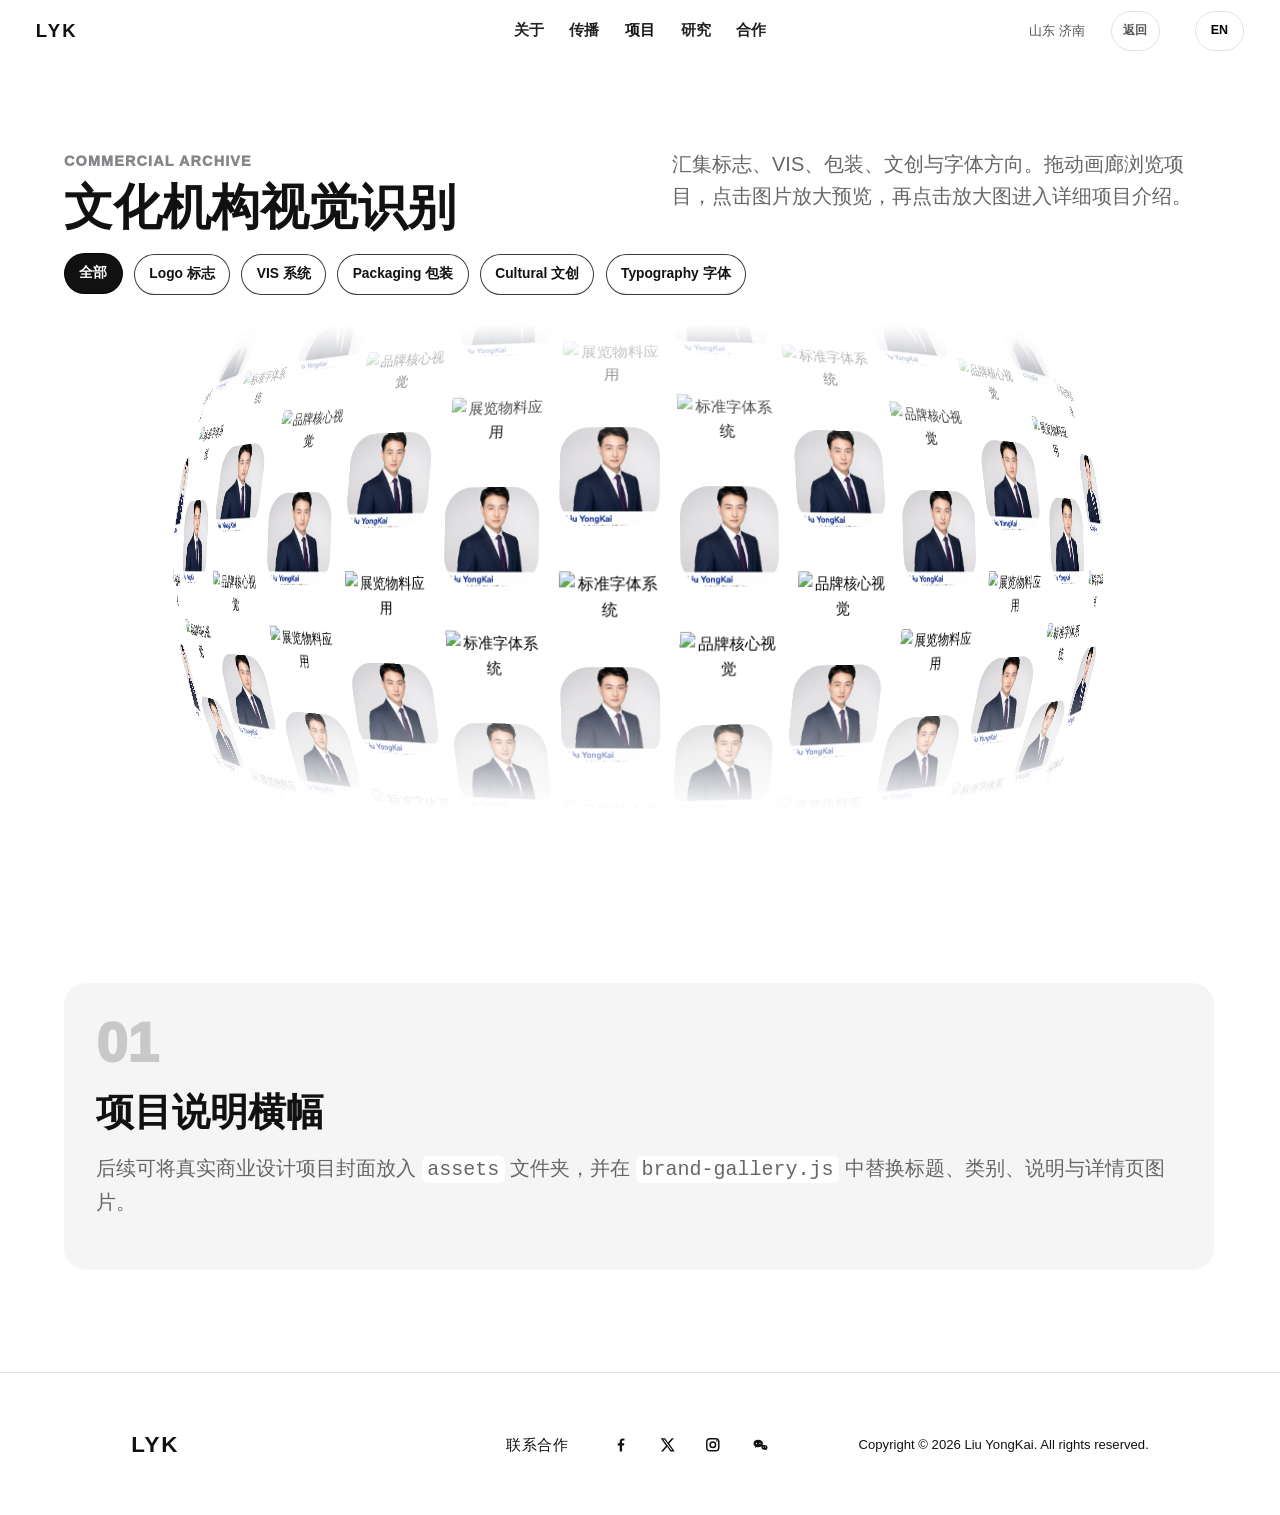
==== commit 8f8a21d0: "Publish bilingual site and SALA identity project" ====
--- a/brand-identity.html
+++ b/brand-identity.html
@@ -10,6 +10,7 @@
     />
     <link rel="stylesheet" href="styles.css" />
     <link rel="stylesheet" href="brand-identity.css" />
+    <link rel="stylesheet" href="unified-footer.css?v=20260908-2" />
   </head>
   <body class="project-detail-page brand-identity-page">
     <header class="site-header">
@@ -79,6 +80,19 @@
       </section>
     </main>
 
+    <footer class="project-footer" id="contact">
+      <a class="footer-brand" href="index.html#home" aria-label="回到首页">LYK</a>
+      <nav class="social-links" aria-label="社交媒体">
+        <span class="footer-contact-label">联系合作</span>
+        <a class="social-mark" href="https://www.facebook.com/" target="_blank" rel="noreferrer" aria-label="Facebook"><svg viewBox="0 0 24 24" aria-hidden="true"><path d="M13.7 21v-8h2.7l.4-3.1h-3.1v-2c0-.9.3-1.6 1.6-1.6h1.7V3.5c-.3 0-1.3-.1-2.4-.1-2.4 0-4.1 1.5-4.1 4.2v2.3H7.8V13h2.7v8h3.2Z" fill="currentColor"/></svg></a>
+        <a class="social-mark" href="https://x.com/" target="_blank" rel="noreferrer" aria-label="X"><svg viewBox="0 0 24 24" aria-hidden="true"><path d="M18.8 3h2.9l-6.4 7.3 7.5 10.7H17l-4.5-6.3L7 21H4.1l6.8-7.8L3.7 3h5.9L13.7 8.8 18.8 3Zm-1 16.2h1.6L8.7 4.7H7l10.8 14.5Z" fill="currentColor"/></svg></a>
+        <a class="social-mark" href="https://www.instagram.com/" target="_blank" rel="noreferrer" aria-label="Instagram"><svg viewBox="0 0 24 24" aria-hidden="true"><rect x="3.8" y="3.8" width="16.4" height="16.4" rx="4.5" fill="none" stroke="currentColor" stroke-width="2"/><circle cx="12" cy="12" r="3.8" fill="none" stroke="currentColor" stroke-width="2"/><circle cx="17.5" cy="6.8" r="1.1" fill="currentColor"/></svg></a>
+        <button class="social-mark" type="button" aria-label="WeChat"><svg viewBox="0 0 24 24" aria-hidden="true"><path d="M9.8 5.1C6.2 5.1 3.4 7.4 3.4 10.2c0 1.6.9 3 2.4 4l-.5 2.1 2.4-1.3c.7.2 1.5.4 2.2.4 3.5 0 6.4-2.3 6.4-5.2S13.4 5.1 9.8 5.1Zm-2.4 4.3a1 1 0 1 1 0 2 1 1 0 0 1 0-2Zm4.8 0a1 1 0 1 1 0 2 1 1 0 0 1 0-2Zm6.2 2.5c-2.3 0-4.2 1.5-4.2 3.5 0 1.9 1.9 3.5 4.2 3.5.5 0 1-.1 1.5-.2l1.7.9-.3-1.5c.8-.6 1.3-1.5 1.3-2.4 0-2-1.9-3.5-4.2-3.5Zm-1.5 2.5a.7.7 0 1 1 0 1.4.7.7 0 0 1 0-1.4Zm3 0a.7.7 0 1 1 0 1.4.7.7 0 0 1 0-1.4Z" fill="currentColor"/></svg></button>
+      </nav>
+      <p>Copyright © 2026 Liu YongKai. All rights reserved.</p>
+    </footer>
+
     <script src="brand-gallery.js"></script>
+    <script src="bilingual.js?v=20260918-4"></script>
   </body>
 </html>
--- a/styles.css
+++ b/styles.css
@@ -283,6 +283,34 @@
   left: 50%;
   top: 48%;
   transform: translate(-50%, -50%);
+}
+
+#orb-text {
+  display: inline-grid;
+  min-width: 2.8em;
+  place-items: center;
+}
+
+#orb-text.is-switching {
+  animation: orb-word-switch 420ms ease both;
+}
+
+@keyframes orb-word-switch {
+  from {
+    opacity: 0;
+    transform: translateY(0.2em) scale(0.92);
+  }
+
+  to {
+    opacity: 1;
+    transform: translateY(0) scale(1);
+  }
+}
+
+@media (prefers-reduced-motion: reduce) {
+  #orb-text.is-switching {
+    animation: none;
+  }
 }
 
 .scroll-hint {
@@ -3366,6 +3394,222 @@
   }
 }
 
+/* A separated exhibition card and a seamless two-column news unit. */
+.culture-static {
+  grid-template-columns: minmax(260px, 0.34fr) minmax(0, 0.66fr);
+  column-gap: clamp(1.5rem, 2.8vw, 3.5rem);
+  height: 440px;
+}
+
+.culture-right-group {
+  display: grid;
+  grid-template-columns: minmax(0, 0.64fr) minmax(210px, 0.36fr);
+  align-items: stretch;
+  height: 100%;
+  min-width: 0;
+}
+
+.culture-release-column {
+  display: grid;
+  align-self: stretch;
+  grid-template-rows: minmax(0, 0.56fr) minmax(0, 0.44fr);
+  min-height: 0;
+  min-width: 0;
+}
+
+/* Keep both columns of the culture news group locked to the same bottom edge. */
+.culture-right-group > .culture-notes-card {
+  align-self: stretch;
+  min-height: 0;
+}
+
+.culture-lead-card {
+  position: static;
+  display: grid;
+  grid-template-rows: minmax(0, 0.72fr) minmax(0, 0.28fr);
+  overflow: hidden;
+  background: #fff;
+}
+
+.culture-lead-card img {
+  display: block;
+  width: 100%;
+  height: 100%;
+  object-fit: cover;
+  object-position: center top;
+  background: #fff;
+}
+
+.culture-lead-copy {
+  display: flex;
+  flex-direction: column;
+  align-items: flex-start;
+  justify-content: center;
+  position: static;
+  min-height: 0;
+  padding: clamp(1rem, 1.7vw, 1.6rem);
+  background: var(--artboard-blue);
+  color: #fff;
+}
+
+.culture-lead-copy span,
+.culture-release-card span,
+.culture-archive-card span,
+.culture-notes-card span {
+  display: inline-block;
+  font-size: 0.68rem;
+  font-weight: 800;
+  letter-spacing: 0.09em;
+}
+
+.culture-lead-copy p {
+  margin: 0;
+  font-size: clamp(0.88rem, 1.05vw, 1.05rem);
+  font-weight: 500;
+  line-height: 1.55;
+}
+
+.culture-lead-copy time,
+.culture-release-card time,
+.culture-archive-card time,
+.culture-notes-card time {
+  display: block;
+  margin-top: 0.8rem;
+  font-size: 0.72rem;
+  font-weight: 800;
+  letter-spacing: 0.08em;
+}
+
+.culture-release-card,
+.culture-archive-card,
+.culture-notes-card {
+  display: grid;
+  min-width: 0;
+  border: 1px solid var(--artboard-line);
+  background: var(--artboard-gray);
+  color: #111;
+  text-decoration: none;
+  transition: background-color 180ms ease;
+}
+
+.culture-release-card {
+  grid-template-columns: minmax(0, 0.58fr) minmax(130px, 0.42fr);
+  border-right: 0;
+  min-height: 0;
+}
+
+.culture-release-top,
+.culture-archive-card > div,
+.culture-notes-card > div {
+  padding: clamp(1.3rem, 2.25vw, 2.5rem);
+}
+
+.culture-release-top {
+  display: flex;
+  flex-direction: column;
+  justify-content: center;
+}
+
+.culture-release-card span,
+.culture-archive-card span,
+.culture-notes-card span {
+  color: #555;
+}
+
+.culture-release-card p,
+.culture-archive-card p,
+.culture-notes-card p {
+  margin: 0.9rem 0 0;
+  color: #262626;
+  font-size: clamp(0.9rem, 1.1vw, 1.05rem);
+  line-height: 1.72;
+}
+
+.culture-archive-card {
+  display: grid;
+  grid-template-columns: minmax(0, 0.58fr) minmax(130px, 0.42fr);
+  border-top: 0;
+  border-right: 0;
+  min-height: 0;
+}
+
+.culture-archive-card > div {
+  display: flex;
+  flex-direction: column;
+  justify-content: center;
+}
+
+.culture-archive-card img,
+.culture-release-card img,
+.culture-notes-card img {
+  width: 100%;
+  height: 100%;
+  min-height: 0;
+  object-fit: cover;
+}
+
+.culture-notes-card {
+  grid-template-rows: 0.53fr 0.47fr;
+}
+
+.culture-notes-card > div {
+  display: flex;
+  flex-direction: column;
+  justify-content: center;
+}
+
+.culture-release-card:hover,
+.culture-release-card:focus-visible,
+.culture-archive-card:hover,
+.culture-archive-card:focus-visible,
+.culture-notes-card:hover,
+.culture-notes-card:focus-visible {
+  background: #fff;
+}
+
+.culture-lead-card:hover img,
+.culture-lead-card:focus-visible img,
+.culture-release-card:hover img,
+.culture-release-card:focus-visible img,
+.culture-archive-card:hover img,
+.culture-archive-card:focus-visible img,
+.culture-notes-card:hover img,
+.culture-notes-card:focus-visible img {
+  animation: culture-image-pulse 620ms cubic-bezier(0.22, 1, 0.36, 1) both;
+}
+
+@media (max-width: 980px) {
+  .culture-static {
+    grid-template-columns: minmax(240px, 0.4fr) minmax(0, 0.6fr);
+    height: auto;
+    column-gap: 1.5rem;
+  }
+
+  .culture-lead-card,
+  .culture-right-group {
+    min-height: 510px;
+  }
+}
+
+@media (max-width: 640px) {
+  .culture-static {
+    grid-template-columns: 1fr;
+    row-gap: 1.25rem;
+  }
+
+  .culture-lead-card {
+    min-height: 500px;
+  }
+
+  .culture-right-group {
+    grid-template-columns: 1fr;
+  }
+
+  .culture-notes-card {
+    min-height: 420px;
+  }
+}
+
 /* Service cards use a consistent title, location, and action hierarchy. */
 .design-service-section .carousel-slide > .service-card-meta {
   position: absolute;
@@ -3415,6 +3659,14 @@
   content: "→";
   font-size: 1rem;
   place-items: center;
+  transition: background-color 180ms ease, color 180ms ease, border-color 180ms ease;
+}
+
+.design-service-section .carousel-slide:hover .service-card-meta p::before,
+.design-service-section .carousel-slide:focus-visible .service-card-meta p::before {
+  border-color: var(--artboard-blue);
+  background: var(--artboard-blue);
+  color: #fff;
 }
 
 .profile-list {
--- a/unified-footer.css
+++ b/unified-footer.css
@@ -0,0 +1,113 @@
+:is(.unified-footer, .project-footer) {
+  position: relative;
+  display: grid;
+  grid-template-columns: minmax(0, 1fr) auto minmax(0, 1fr);
+  width: min(calc(100% - clamp(10rem, 20.5vw, 19.5rem)), 1320px);
+  min-height: clamp(145px, 11vw, 185px);
+  margin: 0 auto;
+  padding: 0;
+  align-items: center;
+  gap: clamp(1.5rem, 4vw, 5rem);
+  background: #fff;
+  color: #111;
+}
+
+:is(.unified-footer, .project-footer)::before {
+  content: "";
+  position: absolute;
+  top: 0;
+  left: 50%;
+  width: 100vw;
+  border-top: 1px solid #e2e2e2;
+  transform: translateX(-50%);
+}
+
+:is(.unified-footer, .project-footer) .footer-brand {
+  color: #111;
+  font-size: clamp(1.4rem, 1.7vw, 2rem);
+  font-weight: 800;
+  letter-spacing: 0.08em;
+  line-height: 1;
+  text-decoration: none;
+}
+
+:is(.unified-footer, .project-footer) .social-links {
+  display: inline-flex;
+  flex-wrap: nowrap;
+  align-items: center;
+  justify-self: center;
+  gap: 1.1rem;
+  min-height: 1.8rem;
+}
+
+:is(.unified-footer, .project-footer) .footer-contact-label {
+  display: flex;
+  height: 1.8rem;
+  margin-right: 1.25rem;
+  align-items: center;
+  color: #111;
+  font-size: 0.95rem;
+  font-weight: 500;
+  letter-spacing: 0.04em;
+  line-height: 1;
+  white-space: nowrap;
+}
+
+:is(.unified-footer, .project-footer) .social-mark {
+  display: grid;
+  flex: 0 0 1.8rem;
+  width: 1.8rem;
+  height: 1.8rem;
+  padding: 0;
+  border: 0;
+  color: #111;
+  background: transparent;
+  cursor: pointer;
+  line-height: 1;
+  place-items: center;
+  text-decoration: none;
+}
+
+:is(.unified-footer, .project-footer) .social-mark svg {
+  display: block;
+  width: 1.1rem;
+  height: 1.1rem;
+}
+
+:is(.unified-footer, .project-footer) .social-mark:hover,
+:is(.unified-footer, .project-footer) .social-mark:focus-visible {
+  color: #63afe0;
+}
+
+:is(.unified-footer, .project-footer) > p {
+  justify-self: end;
+  max-width: 360px;
+  margin: 0;
+  color: #111;
+  font-size: clamp(0.82rem, 0.95vw, 1rem);
+  line-height: 1.45;
+  text-align: right;
+  white-space: normal;
+}
+
+@media (min-width: 1600px) {
+  :is(.unified-footer, .project-footer) {
+    width: min(calc(100% - 20rem), 1600px);
+  }
+}
+
+@media (max-width: 800px) {
+  :is(.unified-footer, .project-footer) {
+    width: calc(100% - 3rem);
+    min-height: 150px;
+    padding: 1.8rem 0;
+    grid-template-columns: 1fr;
+    justify-items: start;
+    gap: 1.35rem;
+  }
+
+  :is(.unified-footer, .project-footer) .footer-brand { font-size: 1.8rem; }
+  :is(.unified-footer, .project-footer) .social-links { justify-self: start; gap: 0.7rem; }
+  :is(.unified-footer, .project-footer) .footer-contact-label { margin-right: 0.55rem; }
+  :is(.unified-footer, .project-footer) > p { justify-self: start; max-width: none; text-align: left; }
+}
